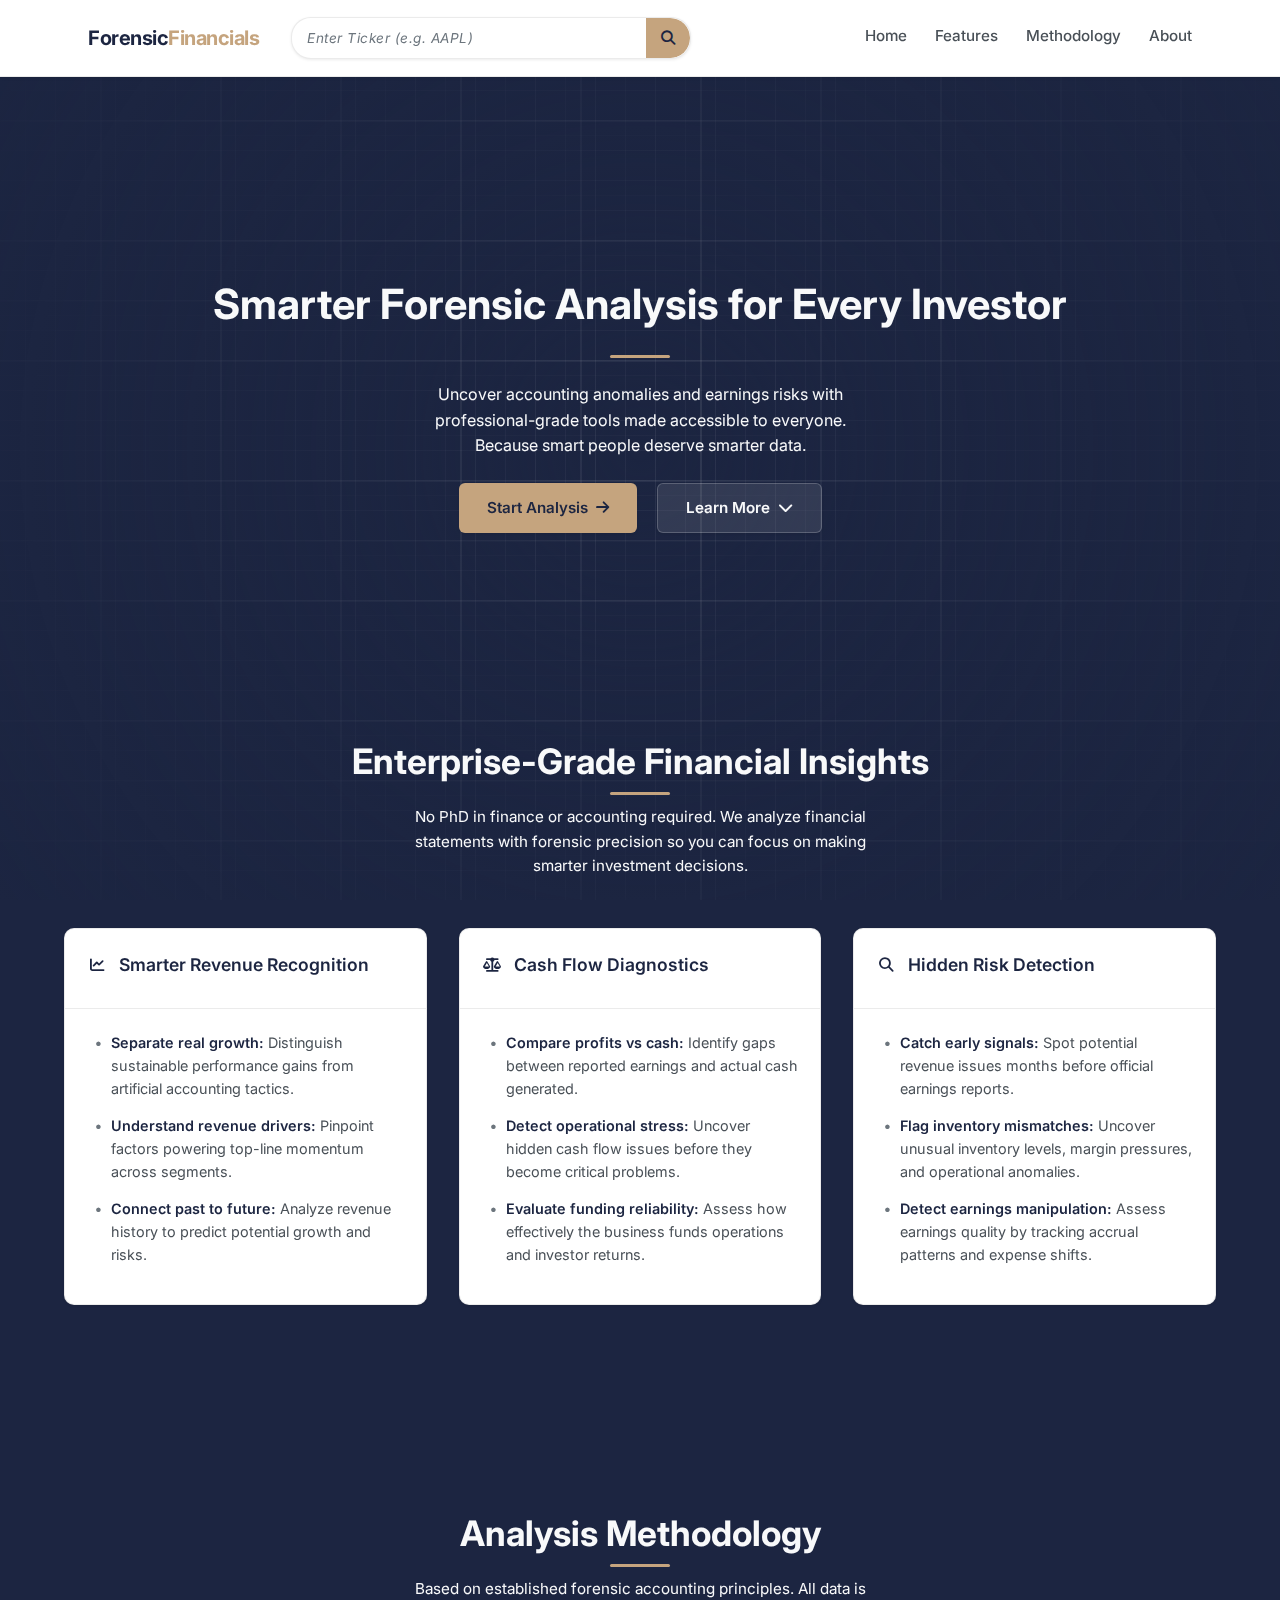
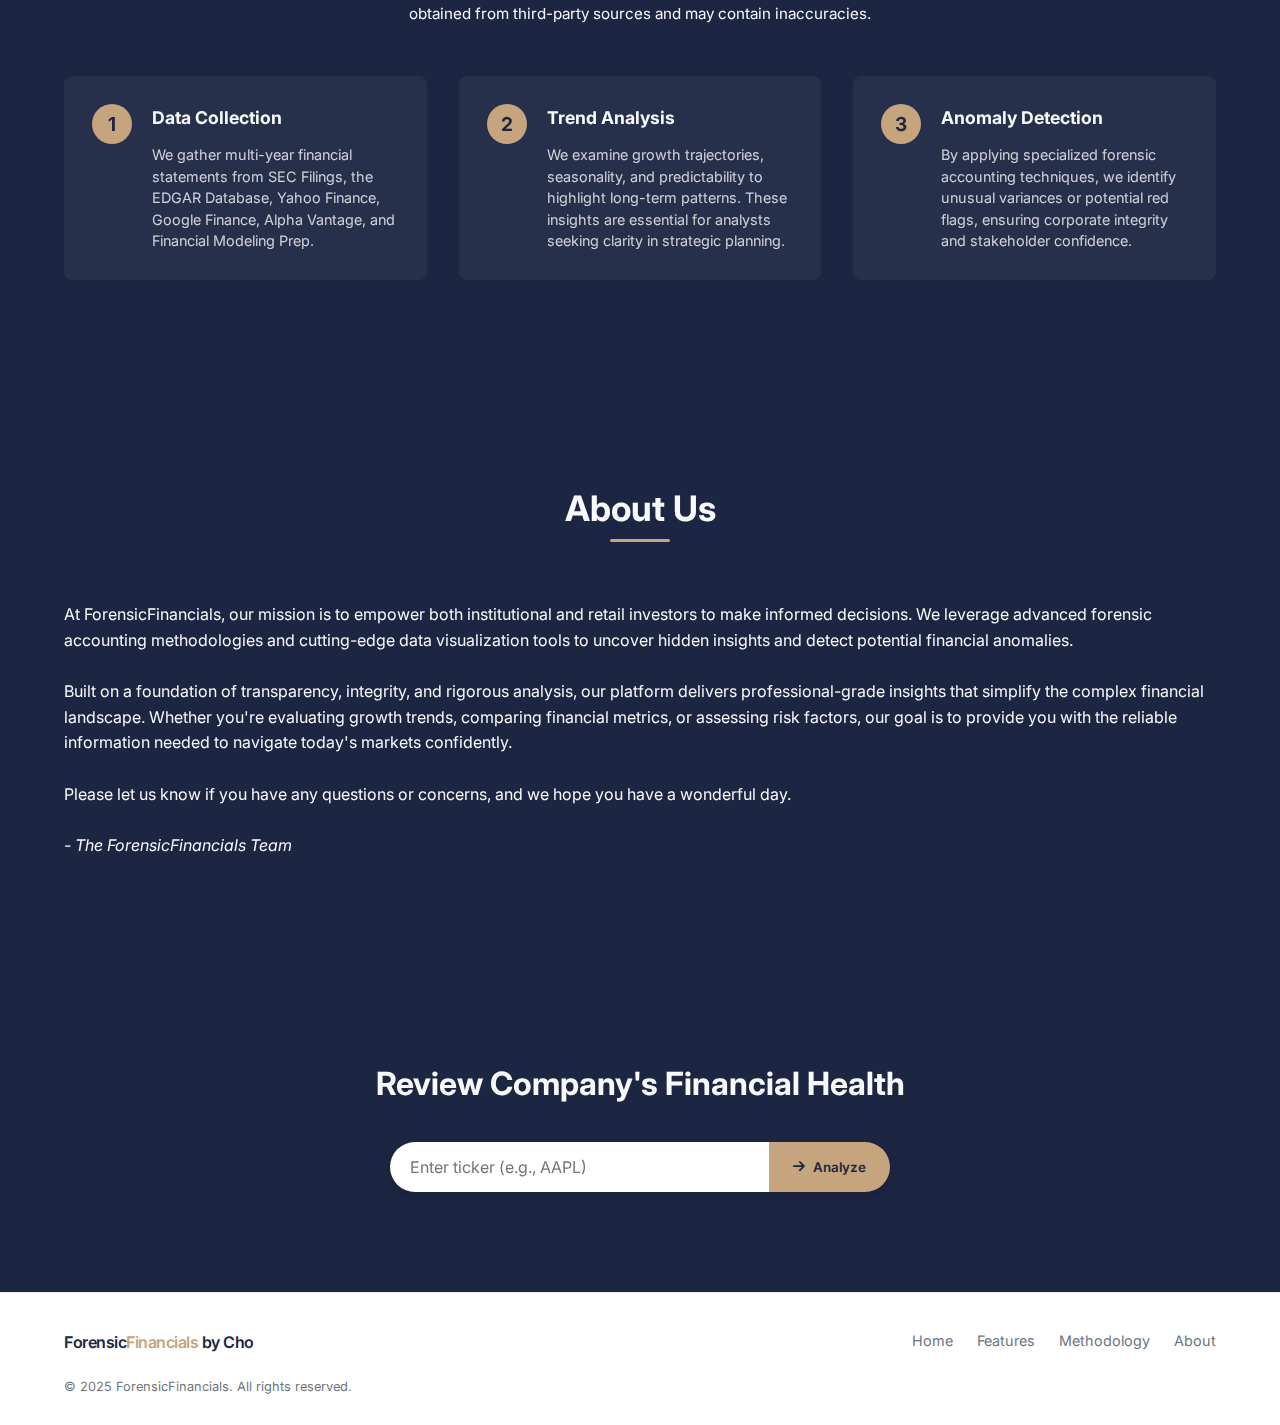
==== index.html @ 06dfd983 "Update index.html" ====
<!DOCTYPE html>
<html lang="en">
<head>
    <meta charset="UTF-8">
    <meta name="viewport" content="width=device-width, initial-scale=1.0">
    <title>ForensicFinancials | Financial Analysis Platform</title>
    <!-- Google tag (gtag.js) -->
    <script async src="https://www.googletagmanager.com/gtag/js?id=G-77GZWBEMLF"></script>
    <script>
      window.dataLayer = window.dataLayer || [];
      function gtag(){dataLayer.push(arguments);}
      gtag('js', new Date());

      gtag('config', 'G-77GZWBEMLF');
    </script>
    <link rel="stylesheet" href="https://cdnjs.cloudflare.com/ajax/libs/font-awesome/6.4.0/css/all.min.css">
    <link href="https://fonts.googleapis.com/css2?family=Inter:wght@300;400;500;600;700&display=swap" rel="stylesheet">
    <link rel="stylesheet" href="style.css">
    <style>
        /* Global plaid background - UPDATED WITH WHITE AND GREY SHADES - TIGHTENED GRID */
        body {
            position: relative;
            background-color: var(--secondary) !important;
        }

        body::before {
            content: "";
            position: fixed;
            top: 0;
            left: 0;
            right: 0;
            bottom: 0;
            background:
                /* Thin vertical lines with varying opacity */
                linear-gradient(90deg, rgba(255, 255, 255, 0.06) 1px, transparent 1px),
                linear-gradient(90deg, rgba(255, 255, 255, 0.03) 1px, transparent 1px),
                /* Thin horizontal lines with varying opacity */
                linear-gradient(rgba(255, 255, 255, 0.06) 1px, transparent 1px),
                linear-gradient(rgba(255, 255, 255, 0.03) 1px, transparent 1px),
                /* Thick vertical lines with varying opacity and color */
                linear-gradient(90deg, rgba(255, 255, 255, 0.09) 2px, transparent 2px),
                linear-gradient(90deg, rgba(255, 255, 255, 0.04) 2px, transparent 2px),
                /* Thick horizontal lines with varying opacity and color */
                linear-gradient(rgba(255, 255, 255, 0.09) 2px, transparent 2px),
                linear-gradient(rgba(255, 255, 255, 0.04) 2px, transparent 2px);
            background-size:
                30px 30px, /* Tightened spacing */
                60px 60px, /* Tightened spacing */
                30px 30px, /* Tightened spacing */
                60px 60px, /* Tightened spacing */
                120px 120px, /* Tightened spacing */
                240px 240px, /* Tightened spacing */
                120px 120px, /* Tightened spacing */
                240px 240px; /* Tightened spacing */
            /* Centered vertical lines */
            background-position:
                calc(50% - 0px) 0, /* Center thin vertical lines */
                calc(50% - 15px) 0, /* Offset second set of thin vertical lines */
                0 0,
                0 15px,
                calc(50% - 0px) 0, /* Center thick vertical lines */
                calc(50% - 60px) 0, /* Offset second set of thick vertical lines */
                0 0,
                0 60px;
            z-index: -2;
            pointer-events: none;
        }

        /* Rest of the existing styles remain unchanged */
        body::after {
            content: "";
            position: fixed;
            top: 0;
            left: 0;
            right: 0;
            bottom: 0;
            background: radial-gradient(
                circle at center,
                rgba(28, 37, 65, 0.2) 0%,
                rgba(28, 37, 65, 0.6) 30%,
                rgba(28, 37, 65, 0.8) 60%,
                var(--secondary) 100%
            );
            z-index: -1;
            pointer-events: none;
        }

        /* Z-index management */
        #header {
            position: relative;
            z-index: 10;
        }

        main {
            position: relative;
            z-index: 1;
        }

        .back-to-top {
            z-index: 20;
        }

        /* Section styling */
        .hero, .section, .cta-section {
            position: relative;
            z-index: 1;
        }

        /* Override background colors */
        .hero {
            background-color: transparent !important;
        }

        .cta-section {
            background-color: transparent !important;
            padding: 100px 0; /* Increased padding for more space */
        }

        /* Fix footer margin */
        footer {
            margin-top: 0 !important;
            position: relative;
            z-index: 1;
        }
    </style>
</head>
<body>
    <header id="header">
        <div class="container">
            <nav>
                <a href="index.html" class="logo">Forensic<span>Financials</span></a>
                <button class="search-toggle" aria-label="Toggle search">
                    <i class="fas fa-search"></i>
                </button>
                <form class="InputContainer" id="headerTickerSearchForm" action="analysis.html" method="GET">
                    <input type="text" name="ticker" class="input" id="headerTickerInput" placeholder="Enter Ticker (e.g. AAPL)" aria-label="Enter Ticker Symbol" required>
                    <button type="submit" aria-label="Search Ticker"><i class="fas fa-search"></i></button>
                </form>
                <ul class="nav-links">
                    <li><a href="#hero">Home</a></li>
                    <li><a href="#features">Features</a></li>
                    <li><a href="#methodology">Methodology</a></li>
                    <li><a href="#about">About</a></li>
                </ul>
                <button class="mobile-menu" aria-label="Toggle menu">
                    <i class="fas fa-bars"></i>
                </button>
            </nav>
        </div>
    </header>

    <main>
        <!-- Hero Section -->
        <section class="hero" id="hero">
            <div class="container">
                <h1>Smarter Forensic Analysis for Every Investor</h1>
                <div class="hero-separator"></div>
                <p>Uncover accounting anomalies and earnings risks with professional-grade tools made accessible to everyone. Because smart people deserve smarter data.</p>
                <div class="hero-cta">
                    <a href="search.html" class="cta-button">
                        Start Analysis <i class="fas fa-arrow-right"></i>
                    </a>
                    <a href="#features" class="cta-button secondary">
                        Learn More <i class="fas fa-chevron-down"></i>
                    </a>
                </div>
            </div>
        </section>

        <!-- Features Section -->
        <section class="section" id="features">
            <div class="container">
                <div class="section-title">
                    <h2>Enterprise-Grade Financial Insights</h2>
                    <p>No PhD in finance or accounting required. We analyze financial statements with forensic precision so you can focus on making smarter investment decisions.</p>
                </div>
                <div class="cards">
                    <div class="card">
                        <div class="card-header">
                            <h3><i class="fas fa-chart-line"></i> Smarter Revenue Recognition</h3>
                        </div>
                        <div class="card-body">
                            <ul>
                                <!-- Revised Points: Shortened -->
                                <li>
                                    <strong>Separate real growth:</strong> Distinguish sustainable performance gains from artificial accounting tactics.
                                </li>
                                <li>
                                    <strong>Understand revenue drivers:</strong> Pinpoint factors powering top-line momentum across segments.
                                </li>
                                <li>
                                    <strong>Connect past to future:</strong> Analyze revenue history to predict potential growth and risks.
                                </li>
                            </ul>
                        </div>
                    </div>

                    <div class="card">
                        <div class="card-header">
                            <h3><i class="fas fa-balance-scale"></i> Cash Flow Diagnostics</h3>
                        </div>
                        <div class="card-body">
                            <ul>
                                <!-- Revised Points: Shortened -->
                                <li>
                                    <strong>Compare profits vs cash:</strong> Identify gaps between reported earnings and actual cash generated.
                                </li>
                                <li>
                                    <strong>Detect operational stress:</strong> Uncover hidden cash flow issues before they become critical problems.
                                </li>
                                <li>
                                    <strong>Evaluate funding reliability:</strong> Assess how effectively the business funds operations and investor returns.
                                </li>
                            </ul>
                        </div>
                    </div>

                    <div class="card">
                        <div class="card-header">
                            <h3><i class="fas fa-search"></i> Hidden Risk Detection</h3>
                        </div>
                        <div class="card-body">
                            <ul>
                                <!-- Revised Points: Shortened -->
                                <li>
                                    <strong>Catch early signals:</strong> Spot potential revenue issues months before official earnings reports.
                                </li>
                                <li>
                                    <strong>Flag inventory mismatches:</strong> Uncover unusual inventory levels, margin pressures, and operational anomalies.
                                </li>
                                <li>
                                    <strong>Detect earnings manipulation:</strong> Assess earnings quality by tracking accrual patterns and expense shifts.
                                </li>
                            </ul>
                        </div>
                    </div>
                </div>
            </div>
        </section>

        <!-- Updated Methodology Section -->
        <section class="section dark-bg" id="methodology">
            <div class="container">
                <div class="section-title">
                    <h2>Analysis Methodology</h2>
                    <p>
                        Based on established forensic accounting principles. All data is obtained from third-party sources and may contain inaccuracies.
                    </p>
                </div>

                <div class="methodology-steps">
                    <!-- Step 1: Data Collection -->
                    <div class="step">
                        <div class="step-number">1</div>
                        <div class="step-content">
                            <h3>Data Collection</h3>
                            <p>
                                We gather multi-year financial statements from SEC Filings, the EDGAR Database,
                                Yahoo Finance, Google Finance, Alpha Vantage, and Financial Modeling Prep.
                            </p>
                        </div>
                    </div>

                    <!-- Step 2: Trend Analysis -->
                    <div class="step">
                        <div class="step-number">2</div>
                        <div class="step-content">
                            <h3>Trend Analysis</h3>
                            <p>
                                We examine growth trajectories, seasonality, and predictability to
                                highlight long-term patterns. These insights are essential for analysts seeking clarity in strategic planning.
                            </p>
                        </div>
                    </div>

                    <!-- Step 3: Anomaly Detection -->
                    <div class="step">
                        <div class="step-number">3</div>
                        <div class="step-content">
                            <h3>Anomaly Detection</h3>
                            <p>
                                By applying specialized forensic accounting techniques, we identify unusual
                                variances or potential red flags, ensuring corporate integrity and stakeholder confidence.
                            </p>
                        </div>
                    </div>
                </div>
            </div>
        </section>

        <!-- About Section -->
        <section class="section" id="about">
            <div class="container">
                <div class="section-title">
                    <h2>About Us</h2>
                </div>
                <div class="about-content">
                    <p>
                        At ForensicFinancials, our mission is to empower both institutional and retail investors
                        to make informed decisions. We leverage advanced forensic accounting methodologies and
                        cutting-edge data visualization tools to uncover hidden insights and detect potential
                        financial anomalies.
                    </p>
                    <p><br></p>
                    <p>
                        Built on a foundation of transparency, integrity, and rigorous analysis, our platform delivers
                        professional-grade insights that simplify the complex financial landscape. Whether you're
                        evaluating growth trends, comparing financial metrics, or assessing risk factors, our goal is
                        to provide you with the reliable information needed to navigate today's markets confidently.
                    </p>
                    <p><br></p>
                    <p>
                        Please let us know if you have any questions or concerns, and we hope you have a wonderful day.
                    </p>
                    <p><br></p>
                    <p class="signature">
                        <em>- The ForensicFinancials Team</em>
                    </p>
                </div>
            </div>
        </section>

        <!-- Call-to-Action Section -->
        <section class="section cta-section">
            <div class="container">
                <h2>Review Company's Financial Health</h2>
                <form class="search-form" action="analysis.html" method="GET">
                    <input type="text" name="ticker" placeholder="Enter ticker (e.g., AAPL)" required
                           aria-label="Stock ticker symbol">
                    <button type="submit" aria-label="Analyze">
                        <i class="fas fa-arrow-right"></i> Analyze
                    </button>
                </form>
            </div>
        </section>
    </main>

    <button class="back-to-top" id="backToTop" aria-label="Back to top">
        <i class="fas fa-arrow-up"></i>
    </button>

    <footer>
        <div class="container">
            <div class="footer-content">
                <div class="footer-logo">Forensic<span>Financials</span> by Cho</div>
                <ul class="footer-links">
                    <li><a href="#hero">Home</a></li>
                    <li><a href="#features">Features</a></li>
                    <li><a href="#methodology">Methodology</a></li>
                    <li><a href="#about">About</a></li>
                </ul>
            </div>
            <div class="copyright">
                <p>© 2025 ForensicFinancials. All rights reserved.</p>
            </div>
        </div>
    </footer>

    <script src="script.js"></script>
    <script src="search-toggle.js"></script>
</body>
</html>
---- style.css ----
:root {
  --primary: #c5a47e;
  --secondary: #1c2541;
  --dark: #1c2541;
  --light: #f8f9fa;
  --text: #495057;
  --muted: #6c757d;
  --success: #4caf50;
  --warning: #ffc107;
  --danger: #c5817e;
  --card-bg: #ffffff;
  --header-footer-bg: #ffffff;
  --body-bg: #1c2541;
  --shadow-sm: 0 1px 3px rgba(0, 0, 0, 0.08);
  --shadow-md: 0 4px 8px rgba(0, 0, 0, 0.1);
  --shadow-lg: 0 10px 20px rgba(0, 0, 0, 0.1);
  --transition: all 0.3s cubic-bezier(0.25, 0.8, 0.25, 1);
  --border-color: rgba(0, 0, 0, 0.08);
}

* {
  margin: 0;
  padding: 0;
  box-sizing: border-box;
  font-family: "Inter", -apple-system, BlinkMacSystemFont, sans-serif;
}

html {
  scroll-behavior: smooth;
}

body {
  background-color: var(--body-bg);
  color: var(--light);
  line-height: 1.6;
  -webkit-font-smoothing: antialiased;
  font-size: 16px;
}

.container {
  width: 100%;
  max-width: 1200px;
  margin: 0 auto;
  padding: 0 24px; /* Increased padding for more space */
}

header {
  background-color: var(--header-footer-bg);
  position: fixed;
  width: 100%;
  z-index: 100;
  box-shadow: var(--shadow-sm);
  transition: var(--transition);
  padding: 12px 0;
  border-bottom: 1px solid var(--border-color);
}

header.scrolled {
  box-shadow: var(--shadow-md);
}

nav {
  display: flex;
  justify-content: space-between;
  align-items: center;
  max-width: 1200px;
  margin: 0 auto;
  padding: 0 24px; /* Increased padding for more space */
  gap: 24px; /* Increased gap for more space */
  flex-wrap: wrap;
}

.logo {
  font-size: 1.1rem;
  font-weight: 700;
  color: var(--dark);
  letter-spacing: -0.5px;
  white-space: nowrap;
  flex-shrink: 0;
  text-decoration: none;
  display: inline-block;
  order: 0;
}

.logo span {
  color: var(--primary);
}

.InputContainer {
  display: flex;
  align-items: center;
  height: 40px;
  width: 100%;
  max-width: 250px;
  flex-grow: 0;
  flex-shrink: 1;
  background-color: var(--card-bg);
  border: 1px solid var(--border-color);
  border-radius: 20px;
  overflow: hidden;
  box-shadow: var(--shadow-sm);
  transition: box-shadow 0.3s;
  order: 2;
  margin-top: 8px;
}

.InputContainer:focus-within {
  box-shadow: 0 0 0 2px rgba(197, 164, 126, 0.5);
  border-color: var(--primary);
}

.InputContainer .input {
  border: none;
  outline: none;
  flex-grow: 1;
  height: 100%;
  padding: 0 15px;
  min-width: 100px;
  background-color: transparent;
  color: var(--text);
  font-size: 0.85rem;
  letter-spacing: 0.5px;
  caret-color: var(--primary);
}

.InputContainer .input::placeholder {
  color: var(--muted);
  font-style: italic;
}

.InputContainer button {
  border: none;
  height: 100%;
  padding: 0 12px;
  flex-shrink: 0;
  display: flex;
  align-items: center;
  justify-content: center;
  background-color: var(--primary);
  color: var(--dark);
  font-size: 0.9rem;
  cursor: pointer;
  transition: background-color 0.3s;
  min-height: 40px; /* Ensure good tap target */
  min-width: 44px; /* Slightly bigger button */
  border-radius: 0 20px 20px 0; /* Rounded right edge */
}

.InputContainer button:hover {
  background-color: #d4b483;
}

.InputContainer button:disabled {
  background-color: var(--muted);
  cursor: not-allowed;
  color: var(--light);
}

/* Mobile search icon and animation */
.search-toggle {
  display: none;
  background: none;
  border: none;
  color: var(--dark);
  font-size: 1.2rem;
  cursor: pointer;
  padding: 8px;
  min-height: 44px;
  min-width: 44px;
  transition: transform 0.2s ease, color 0.2s ease;
}

.search-toggle:hover,
.mobile-menu:hover {
  transform: scale(1.05);
  color: var(--primary);
}

@media (max-width: 768px) {
  .search-toggle {
    display: block;
    order: 1;
  }

  .InputContainer {
    display: none;
    position: absolute;
    top: 61px;
    left: 0;
    width: 100%;
    max-width: 100%;
    z-index: 98;
    border-radius: 0;
    height: 0;
    padding: 0;
    margin: 0;
    overflow: hidden;
    transition: height 0.3s ease, opacity 0.3s ease;
    box-shadow: var(--shadow-md);
    border-top: 1px solid var(--border-color);
    border-bottom: 1px solid var(--border-color);
    background-color: var(--header-footer-bg);
    opacity: 0;
  }

  .InputContainer.show {
    display: flex;
    height: 50px;
    padding: 0;
    opacity: 1;
  }

  .InputContainer .input {
    padding: 0 15px;
    border-radius: 0;
    font-size: 0.9rem;
    width: 100%;
    height: 100%;
  }

  .InputContainer button {
    border-radius: 0;
    background-color: var(--primary);
    width: 50px;
    display: flex;
    align-items: center;
    justify-content: center;
  }

  /* Improved search toggle button */
  .search-toggle {
    position: relative;
    display: flex;
    align-items: center;
    justify-content: center;
    background-color: rgba(197, 164, 126, 0.1);
    border-radius: 50%;
    color: var(--dark);
    transition: background-color 0.3s ease, transform 0.2s ease;
  }

  .search-toggle:hover,
  .search-toggle:focus {
    background-color: rgba(197, 164, 126, 0.2);
    color: var(--primary);
  }

  /* Active state for search toggle */
  .InputContainer.show + .nav-links + .mobile-menu + .search-toggle,
  .InputContainer.show ~ .search-toggle {
    background-color: rgba(197, 164, 126, 0.2);
    color: var(--primary);
  }

  /* Remove gold highlight border for search bars on mobile */
  .InputContainer:focus-within {
    box-shadow: none;
    border-color: var(--border-color);
  }

  .search-hero .search-form:focus-within {
    box-shadow: none;
    border-color: var(--border-color);
  }

  .mobile-menu {
    order: 2;
  }
}

.search-form {
  display: flex;
  max-width: 500px;
  margin: 32px auto 0;
  height: 50px;
  border-radius: 25px;
  overflow: hidden;
  box-shadow: var(--shadow-md);
}

.search-form input {
  flex-grow: 1;
  border: none;
  padding: 0 20px;
  font-size: 1rem;
  outline: none;
  color: var(--text);
  min-height: 50px; /* Ensure good tap target */
}

.search-form button {
  background-color: var(--primary);
  color: var(--dark);
  border: none;
  padding: 0 24px;
  font-weight: 600;
  cursor: pointer;
  display: flex;
  align-items: center;
  gap: 8px;
  transition: background-color 0.3s;
  min-height: 50px; /* Ensure good tap target */
}

.search-form button:hover {
  background-color: #d4b483;
}

.nav-links {
  display: none;
  list-style: none;
  position: fixed;
  top: 61px;
  left: 0;
  width: 100%;
  background-color: var(--header-footer-bg);
  flex-direction: column;
  align-items: center;
  padding: 20px 0;
  box-shadow: var(--shadow-md);
  z-index: 99;
  border-top: 1px solid var(--border-color);
  order: 4;
}

.nav-links.show {
  display: flex;
}

.nav-links li {
  margin: 12px 0;
}

.nav-links a {
  text-decoration: none;
  color: var(--text);
  font-weight: 500;
  font-size: 1rem;
  transition: color 0.3s;
  position: relative;
  padding: 8px 0;
  min-height: 44px; /* Ensure good tap target */
  display: inline-block;
}

.nav-links a:after {
  content: "";
  position: absolute;
  bottom: 0;
  left: 0;
  width: 0;
  height: 2px;
  background-color: var(--primary);
  transition: width 0.3s ease;
}

.nav-links a:hover:after {
  width: 100%;
}

.nav-links a:hover {
  color: var(--primary);
}

.mobile-menu {
  display: block;
  font-size: 1.4rem;
  cursor: pointer;
  color: var(--dark);
  transition: transform 0.2s ease, color 0.2s ease;
  background: none;
  border: none;
  padding: 5px;
  flex-shrink: 0;
  order: 3;
  margin-left: auto;
  min-height: 44px;
  min-width: 44px;
}

@media (max-width: 768px) {
  /* Improved mobile menu button styling to match search toggle */
  .mobile-menu {
    position: relative;
    display: flex;
    align-items: center;
    justify-content: center;
    background-color: rgba(197, 164, 126, 0.1);
    border-radius: 50%;
    color: var(--dark);
    transition: background-color 0.3s ease, transform 0.2s ease;
    padding: 8px;
  }

  .mobile-menu:hover,
  .mobile-menu:focus {
    background-color: rgba(197, 164, 126, 0.2);
    color: var(--primary);
    transform: scale(1.05);
  }

  /* Active state for mobile menu */
  .nav-links.show ~ .mobile-menu,
  .mobile-menu[aria-expanded="true"] {
    background-color: rgba(197, 164, 126, 0.2);
    color: var(--primary);
  }

  /* Adjust mobile search box appearance */
  .InputContainer.show {
    border-radius: 0;
    overflow: hidden;
  }

  .InputContainer.show .input {
    border-radius: 0;
  }

  .InputContainer.show button {
    border-radius: 0;
    width: 60px; /* Slightly bigger button on mobile */
  }
}

.message-area {
  padding: 60px 16px 0;
  text-align: center;
  min-height: calc(100vh - 120px);
  display: flex;
  align-items: center;
  justify-content: center;
}

.message-area p {
  background-color: var(--card-bg);
  color: var(--dark);
  padding: 20px 30px;
  border-radius: 8px;
  box-shadow: var(--shadow-md);
  max-width: 500px;
  font-size: 1.1rem;
}

.message-area p i {
  margin-right: 8px;
}

.message-area.error p {
  color: var(--danger);
  border-left: 5px solid var(--danger);
}

.message-area.loading p {
  color: var(--primary);
  border-left: 5px solid var(--primary);
}

.hero {
  padding: 140px 0 60px;
  text-align: center;
  position: relative;
  overflow: hidden;
}

.hero .container {
  position: relative;
  z-index: 1;
}

.hero h1 {
  font-size: 1.8rem;
  font-weight: 700;
  margin-bottom: 16px;
  color: var(--light);
  line-height: 1.3;
  padding: 0 8px;
}

.hero p {
  font-size: 0.95rem;
  color: var(--light);
  margin: 0 auto 24px;
  padding: 0 12px;
  max-width: 500px;
}

.hero-separator {
  width: 60px;
  height: 3px;
  background-color: var(--primary);
  border-radius: 3px;
  margin: 24px auto;
}

.hero-cta {
  display: flex;
  gap: 20px; /* Increased gap for more space */
  justify-content: center;
  flex-wrap: wrap;
}

.cta-button {
  display: inline-flex;
  align-items: center;
  justify-content: center;
  background-color: var(--primary);
  color: var(--dark);
  padding: 12px 28px; /* Increased padding for more space */
  border-radius: 6px;
  text-decoration: none;
  font-weight: 600;
  font-size: 0.95rem;
  transition: var(--transition);
  box-shadow: var(--shadow-sm);
  min-height: 44px; /* Ensure good tap target */
  min-width: 44px; /* Ensure good tap target */
}

.cta-button.secondary {
  background-color: rgba(255, 255, 255, 0.1);
  color: var(--light);
  border: 1px solid rgba(255, 255, 255, 0.2);
}

.cta-button:hover {
  transform: translateY(-2px);
  box-shadow: var(--shadow-md);
  background-color: #d4b483;
}

.cta-button.secondary:hover {
  background-color: rgba(255, 255, 255, 0.2);
  transform: translateY(-2px);
}

.cta-button i {
  margin-left: 8px;
  transition: transform 0.3s;
}

.cta-button:hover i {
  transform: translateX(4px);
}

.section {
  padding: 80px 0; /* Increased padding for more space */
}

.methodology-steps {
  display: grid;
  grid-template-columns: repeat(auto-fit, minmax(280px, 1fr));
  gap: 32px; /* Increased gap for more space */
  margin-top: 40px;
  justify-content: center;
}

.step {
  display: flex;
  align-items: flex-start;
  gap: 20px; /* Increased gap for more space */
  background-color: rgba(255, 255, 255, 0.05);
  padding: 28px; /* Increased padding for more space */
  border-radius: 8px;
  transition: transform 0.3s;
  max-width: 380px;
}

.step:hover {
  transform: translateY(-5px);
}

.step-number {
  background-color: var(--primary);
  color: var(--dark);
  width: 40px;
  height: 40px;
  border-radius: 50%;
  display: flex;
  align-items: center;
  justify-content: center;
  font-weight: 700;
  font-size: 1.2rem;
  flex-shrink: 0;
}

.step-content {
  flex-grow: 1;
}

.step-content h3 {
  margin-bottom: 12px; /* Increased margin for more space */
  font-size: 1.1rem;
  color: var(--light);
}

.step-content p {
  color: var(--light);
  opacity: 0.8;
  font-size: 0.9rem;
  line-height: 1.5;
}

.cta-section {
  background-color: var(--secondary);
  text-align: center;
  padding: 100px 0; /* Increased padding for more space */
}

.cta-section h2 {
  margin-bottom: 32px; /* Increased margin for more space */
  font-size: 2rem;
  color: var(--light);
}

.section-title {
  text-align: center;
  margin-bottom: 50px; /* Increased margin for more space */
}

.section-title h2 {
  font-size: 1.7rem;
  color: var(--light);
  margin-bottom: 16px; /* Increased margin for more space */
  font-weight: 700;
  position: relative;
  display: inline-block;
}

.section-title h2:after {
  content: "";
  position: absolute;
  bottom: -6px;
  left: 50%;
  transform: translateX(-50%);
  width: 60px;
  height: 3px;
  background-color: var(--primary);
  border-radius: 3px;
}

.section-title p {
  color: var(--light);
  max-width: 500px;
  margin: 0 auto;
  font-size: 0.95rem;
  padding: 0 16px;
}

.cards {
  display: grid;
  grid-template-columns: 1fr;
  gap: 32px; /* Increased gap for more space */
}

.card {
  background-color: var(--card-bg);
  border-radius: 10px;
  overflow: hidden;
  box-shadow: var(--shadow-sm);
  transition: var(--transition);
  border: 1px solid var(--border-color);
  display: flex;
  flex-direction: column;
}

.card:hover {
  transform: translateY(-6px);
  box-shadow: var(--shadow-md);
}

.card-header {
  padding: 22px; /* Increased padding for more space */
  border-bottom: 1px solid var(--border-color);
}

.card-header h3 {
  font-size: 1.1rem;
  margin-bottom: 6px;
  font-weight: 600;
  display: flex;
  align-items: center;
  color: var(--dark);
}

.card-header h3 i {
  margin-right: 12px; /* Increased margin for more space */
  font-size: 0.9rem;
  width: 20px;
  text-align: center;
}

.positive {
  color: var(--success);
}
.negative {
  color: var(--danger);
}
.neutral {
  color: var(--warning);
}

.card-body {
  padding: 22px; /* Increased padding for more space */
  flex-grow: 1;
}

.card-body ul {
  list-style: none;
  margin-bottom: 16px;
  padding-left: 0;
}

.card-body li {
  margin-bottom: 14px; /* Increased margin for more space */
  position: relative;
  padding-left: 24px; /* Increased padding for more space */
  font-size: 0.9rem;
  color: var(--text);
}

.card-body li:before {
  content: "•";
  position: absolute;
  left: 8px; /* Increased left position for more space */
  color: var(--muted);
  font-weight: bold;
}

.card-body li strong {
  color: var(--dark);
  font-weight: 600;
}

.card-footer {
  padding: 16px 22px; /* Increased padding for more space */
  background-color: #f8f9fa;
  border-top: 1px solid var(--border-color);
  font-size: 0.8rem;
  color: var(--dark);
}

.chart-container {
  background-color: var(--card-bg);
  border-radius: 10px;
  padding: 24px; /* Increased padding for more space */
  box-shadow: var(--shadow-sm);
  margin-bottom: 32px; /* Increased margin for more space */
  border: 1px solid var(--border-color);
  transition: var(--transition);
  position: relative;
}

.chart-container:hover {
  box-shadow: var(--shadow-md);
}

.chart-header {
  display: flex;
  justify-content: space-between;
  align-items: center;
  margin-bottom: 20px; /* Increased margin for more space */
}

.chart-header h3 {
  font-size: 1rem;
  font-weight: 600;
  color: var(--dark);
}

.chart-wrapper {
  height: 280px;
  position: relative;
}

canvas {
  width: 100% !important;
  height: 100% !important;
}

/* --- REMOVED Old Table Styles --- */
/* .insight-list { ... } */
/* table { ... } */
/* th, td { ... } */
/* th { ... } */
/* tr:nth-child(even) { ... } */
/* tr:hover { ... } */

/* --- REMOVED Old Mobile Table Styles --- */
/* @media screen and (max-width: 767px) { ... } */


/* --- START: NEW Key Metrics Styles --- */
.key-metrics-grid {
  display: grid;
  grid-template-columns: repeat(auto-fit, minmax(250px, 1fr)); /* Responsive grid */
  gap: 24px; /* Spacing between metric cards */
  margin-top: 20px;
}

.metric-card {
  background-color: var(--card-bg);
  border-radius: 8px;
  padding: 20px;
  box-shadow: var(--shadow-sm);
  border: 1px solid var(--border-color);
  transition: var(--transition);
  display: flex;
  flex-direction: column;
  text-align: left;
}

.metric-card:hover {
  transform: translateY(-4px);
  box-shadow: var(--shadow-md);
}

.metric-card-header {
  display: flex;
  align-items: center;
  gap: 12px;
  margin-bottom: 12px;
  border-bottom: 1px solid var(--border-color);
  padding-bottom: 12px;
}

.metric-card-header i {
  font-size: 1.1rem;
  color: var(--primary);
  width: 20px; /* Fixed width for alignment */
  text-align: center;
}
/* Add specific colors for positive/negative/neutral icons if desired */
.metric-card-header i.positive { color: var(--success); }
.metric-card-header i.negative { color: var(--danger); }
.metric-card-header i.neutral { color: var(--warning); }


.metric-card-header h4 {
  font-size: 0.95rem;
  font-weight: 600;
  color: var(--dark);
  margin: 0;
  flex-grow: 1; /* Allow title to take available space */
}

.metric-card-body {
  display: flex;
  flex-direction: column;
  align-items: flex-start; /* Align items to the start */
  flex-grow: 1; /* Allow body to fill space */
}

.metric-value {
  font-size: 1.4rem;
  font-weight: 700;
  color: var(--dark);
  margin-bottom: 4px;
  line-height: 1.2;
}

.metric-trend {
  font-size: 0.85rem;
  color: var(--muted);
  font-style: italic;
}

@media (max-width: 576px) {
  .key-metrics-grid {
    grid-template-columns: 1fr; /* Stack metrics on very small screens */
  }
  .metric-value {
    font-size: 1.2rem;
  }
}
/* --- END: NEW Key Metrics Styles --- */


.conclusion {
  text-align: center;
}

.conclusion .section-title h2 {
  color: var(--light);
}

.conclusion .section-title p {
  color: var(--light);
}

.verdict-container {
  background-color: var(--card-bg);
  border-radius: 10px;
  padding: 36px; /* Increased padding for more space */
  max-width: 750px;
  margin: 0 auto;
  box-shadow: var(--shadow-md);
  text-align: left;
  border: 1px solid var(--border-color);
}

.verdict-header {
  display: flex;
  flex-direction: column;
  align-items: flex-start;
  margin-bottom: 24px; /* Increased margin for more space */
  gap: 12px; /* Increased gap for more space */
}

.verdict-header h3 {
  font-size: 1.4rem;
  color: var(--dark);
  font-weight: 700;
  line-height: 1.3;
  margin: 0;
}

.verdict-rating {
  display: inline-block;
  background-color: var(--primary);
  color: var(--dark);
  padding: 4px 14px; /* Increased padding for more space */
  border-radius: 15px;
  font-weight: 600;
  font-size: 0.8rem;
  border: 1px solid rgba(0, 0, 0, 0.05);
  line-height: 1.4;
  min-height: 28px; /* Ensure good tap target */
}

.verdict-container p {
  margin-bottom: 20px; /* Increased margin for more space */
  font-size: 0.95rem;
  line-height: 1.7;
  color: var(--text);
}

.verdict-container strong {
  color: var(--dark);
  font-weight: 600;
}

.monitoring-points {
  margin-top: 28px; /* Increased margin for more space */
  padding-top: 20px; /* Increased padding for more space */
  border-top: 1px solid var(--border-color);
}

.monitoring-points h4 {
  font-size: 1.1rem;
  font-weight: 600;
  color: var(--primary);
  margin-bottom: 20px; /* Increased margin for more space */
}

.monitoring-points ul {
  list-style: none;
  padding-left: 0;
  margin-bottom: 0;
}

.monitoring-points li {
  margin-bottom: 16px; /* Increased margin for more space */
  position: relative;
  padding-left: 24px; /* Increased padding for more space */
  font-size: 0.9rem;
  color: var(--text);
  min-height: 28px; /* Ensure good tap target */
}

.monitoring-points li::before {
  content: "";
  position: absolute;
  left: 0;
  top: 8px;
  width: 6px;
  height: 6px;
  background-color: var(--primary);
  border-radius: 50%;
}

.back-to-top {
  position: fixed;
  bottom: 20px;
  right: 20px;
  width: 44px;
  height: 44px;
  background-color: var(--primary);
  color: var(--dark);
  border-radius: 50%;
  display: flex;
  align-items: center;
  justify-content: center;
  font-size: 1.1rem;
  cursor: pointer;
  opacity: 0;
  visibility: hidden;
  transition: var(--transition);
  box-shadow: var(--shadow-md);
  z-index: 99;
  border: none;
  outline: none;
  min-height: 44px; /* Ensure good tap target */
  min-width: 44px; /* Ensure good tap target */
}

.back-to-top.visible {
  opacity: 1;
  visibility: visible;
}

.back-to-top:hover {
  background-color: #d4b483;
  transform: translateY(-3px);
}

footer {
  background-color: var(--header-footer-bg);
  padding: 28px 0; /* Increased padding for more space */
  border-top: 1px solid var(--border-color);
  margin-top: 80px; /* Increased margin for more space */
}

.footer-content {
  display: flex;
  flex-direction: column;
  align-items: center;
  text-align: center;
}

.footer-logo {
  font-size: 1rem;
  font-weight: 600;
  color: var(--dark);
  letter-spacing: -0.5px;
  margin-bottom: 20px; /* Increased margin for more space */
}

.footer-logo span {
  color: var(--primary);
}

.footer-links {
  display: flex;
  flex-wrap: wrap;
  justify-content: center;
  list-style: none;
  margin: 0 0 20px 0; /* Increased margin for more space */
  padding: 0;
}

.footer-links li {
  margin: 8px 16px; /* Increased margin for more space */
}

.footer-links a {
  text-decoration: none;
  color: var(--muted);
  font-size: 0.9rem;
  transition: color 0.3s;
  padding: 8px 0; /* Ensure good tap target */
  display: inline-block;
  min-height: 44px; /* Ensure good tap target */
}

.footer-links a:hover {
  color: var(--primary);
}

.copyright {
  color: var(--muted);
  font-size: 0.8rem;
  margin-top: 12px; /* Increased margin for more space */
}

@media (min-width: 768px) {
  body {
    font-size: 16px;
  }

  header {
    padding: 16px 0;
  }

  nav {
    gap: 32px; /* Increased gap for more space */
    flex-wrap: nowrap;
  }

  .logo {
    font-size: 1.25rem;
    order: 0;
  }

  .InputContainer {
    flex-grow: 1;
    max-width: 350px;
    order: 1;
    width: auto;
    margin-top: 0;
  }

  .nav-links {
    display: flex;
    position: static;
    flex-direction: row;
    background: transparent;
    box-shadow: none;
    padding: 0;
    width: auto;
    border-top: none;
    order: 2;
    flex-shrink: 0;
    margin-left: auto;
  }

  .nav-links li {
    margin: 0 0 0 28px; /* Increased margin for more space */
  }

  .nav-links a {
    font-size: 0.95rem;
  }

  .mobile-menu {
    display: none;
  }

  .hero {
    padding: 180px 0 80px;
  }

  .hero h1 {
    font-size: 2.2rem;
  }

  .hero p {
    font-size: 1rem;
  }

  .section {
    padding: 100px 0; /* Increased padding for more space */
  }

  .section-title h2 {
    font-size: 2rem;
  }

  .cards {
    grid-template-columns: repeat(auto-fit, minmax(300px, 1fr));
    gap: 32px; /* Increased gap for more space */
  }

  .verdict-container {
    padding: 48px; /* Increased padding for more space */
  }
  .verdict-header {
    flex-direction: row;
    justify-content: space-between;
    align-items: center;
  }
  .verdict-header h3 {
    font-size: 1.6rem;
  }
  .verdict-container p {
    font-size: 1rem;
  }
  .monitoring-points h4 {
    font-size: 1.2rem;
  }
  .monitoring-points li {
    font-size: 0.95rem;
  }

  .footer-content {
    flex-direction: row;
    justify-content: space-between;
    align-items: center;
    text-align: left;
  }

  .footer-logo {
    margin-bottom: 0;
  }

  .footer-links {
    margin-bottom: 0;
  }

  .footer-links li {
    margin: 0 0 0 24px; /* Increased margin for more space */
  }
}

@media (min-width: 992px) {
  .hero {
    padding: 200px 0 100px;
  }

  .hero h1 {
    font-size: 2.6rem;
  }

  .section-title h2 {
    font-size: 2.2rem;
  }

  .chart-wrapper {
    height: 350px;
  }

  .InputContainer {
    max-width: 400px;
  }

  .key-metrics-grid {
      grid-template-columns: repeat(3, 1fr); /* Ensure 3 columns on larger screens */
  }
}

@media (max-width: 480px) {
  nav {
    flex-wrap: wrap;
    justify-content: space-between;
  }
  .logo {
    flex-basis: auto;
  }
  .InputContainer {
    order: 2;
    width: 100%;
    max-width: none;
    margin-top: 8px;
    margin-left: 0;
    margin-right: 0;
  }
  .mobile-menu {
    order: 1;
    margin-left: 0;
  }
  .nav-links {
    top: 105px;
    order: 3;
    width: 100%;
  }

  /* Mobile styles for CTA search form */
  .search-form {
    max-width: none;
    width: 100%;
    flex-direction: column;
    height: auto;
    border-radius: 8px;
    overflow: visible; /* Allow box shadow */
    box-shadow: none; /* Remove shadow from container */
  }

  .search-form input {
    border-radius: 8px 8px 0 0;
    text-align: center;
    padding: 15px 20px;
    font-size: 0.95rem;
    border: 1px solid var(--border-color); /* Add border */
    box-shadow: var(--shadow-sm); /* Add shadow */
    margin-bottom: -1px; /* Overlap borders */
    z-index: 1; /* Ensure input shadow is above button */
    min-height: 50px; /* Ensure good tap target */
  }

  .search-form button {
    border-radius: 0 0 8px 8px;
    padding: 15px 24px;
    justify-content: center;
    font-size: 0.95rem;
    border: 1px solid var(--border-color); /* Add border */
    border-top: none; /* Remove top border */
    box-shadow: var(--shadow-sm); /* Add shadow */
    min-height: 50px; /* Ensure good tap target */
  }

  /* Improved tap targets for mobile */
  .nav-links a,
  .footer-links a {
    padding: 12px 8px;
    min-height: 44px;
  }

  /* Better spacing for mobile charts */
  .chart-wrapper {
    height: 220px;
    margin: 0 -10px;
  }

  .chart-header h3 {
    font-size: 0.9rem;
  }

  /* More compact verdict container on mobile */
  .verdict-container {
    padding: 20px;
  }

  .verdict-header h3 {
    font-size: 1.2rem;
  }
}

/* Footer styles for mobile */
@media (max-width: 768px) {
  .footer-logo {
    font-size: 1.1rem;
    margin-bottom: 10px;
  }

  .footer-links {
    gap: 5px;
    margin: 0 0 10px 0;
  }

  .footer-links li {
    margin: 3px 8px;
  }

  .footer-links a {
    font-size: 0.7rem;
    padding: 6px 3px;
  }

  .copyright {
    text-align: center;
    width: 100%;
    font-size: 0.7rem;
  }
}
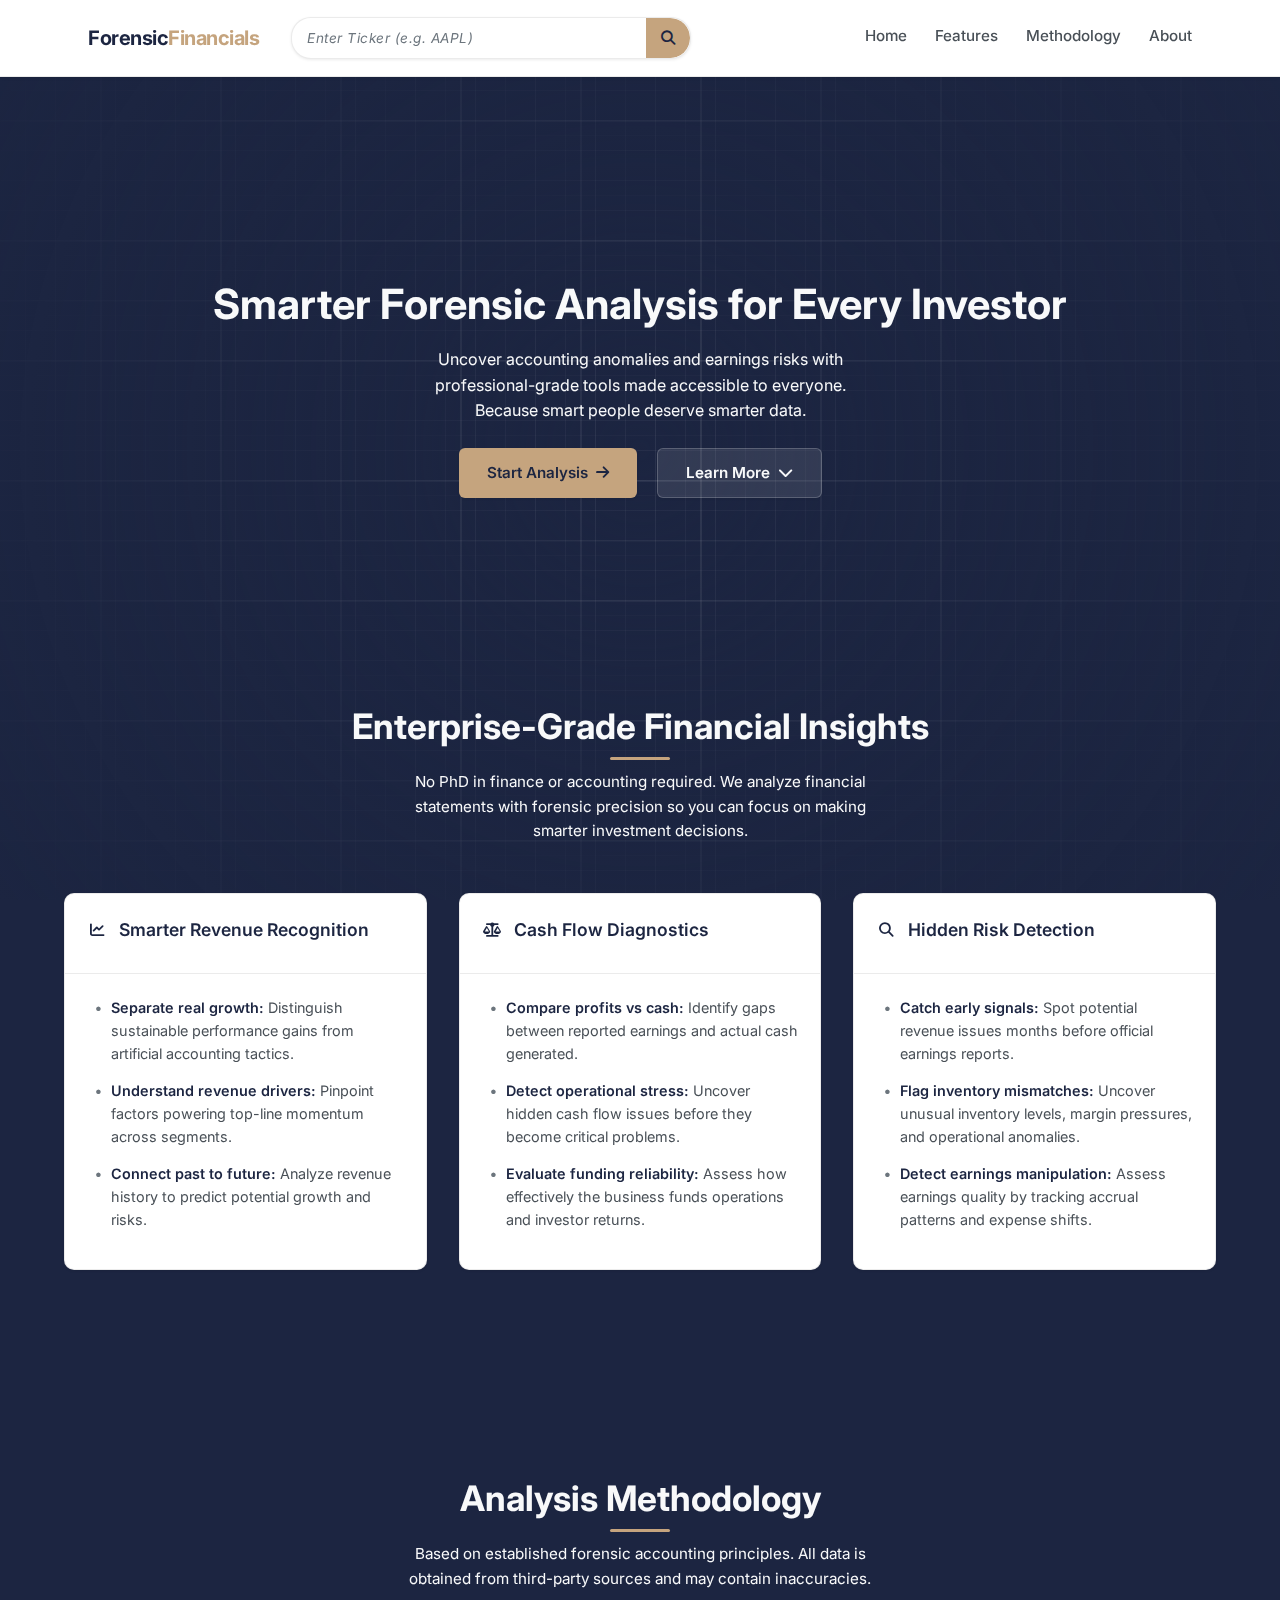
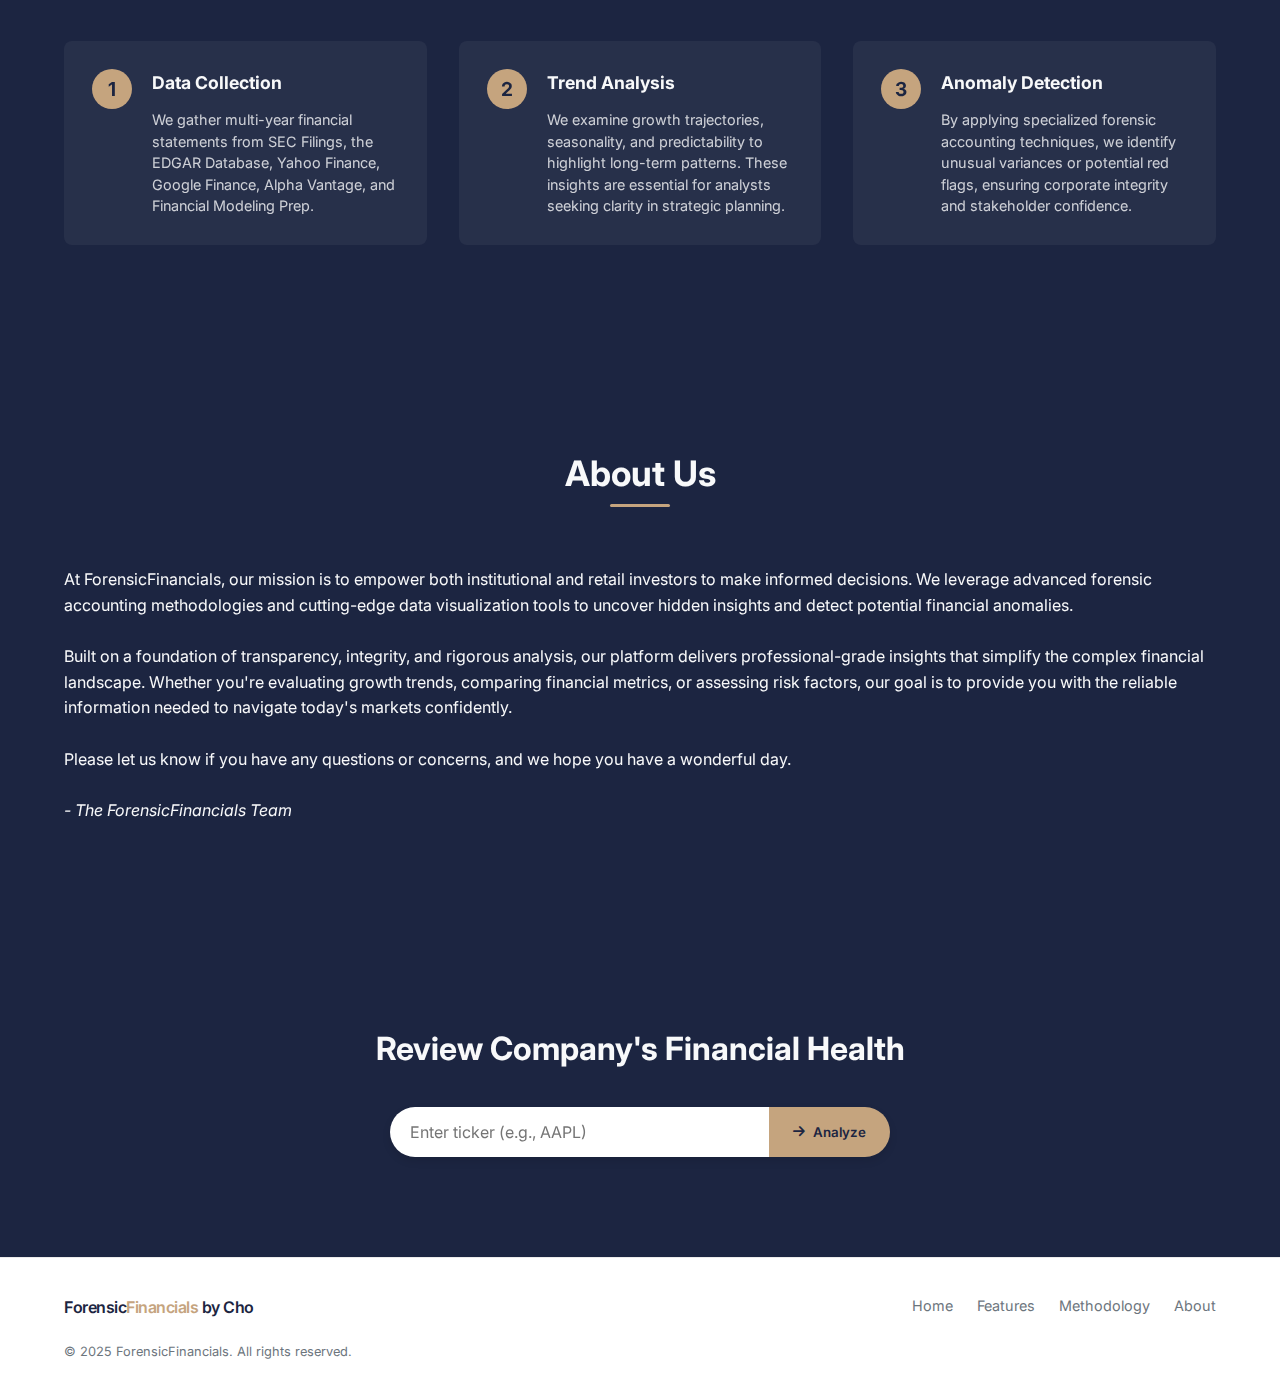
==== commit 1d43aa13: "Update index.html" ====
--- a/index.html
+++ b/index.html
@@ -154,7 +154,6 @@
         <section class="hero" id="hero">
             <div class="container">
                 <h1>Smarter Forensic Analysis for Every Investor</h1>
-                <div class="hero-separator"></div>
                 <p>Uncover accounting anomalies and earnings risks with professional-grade tools made accessible to everyone. Because smart people deserve smarter data.</p>
                 <div class="hero-cta">
                     <a href="search.html" class="cta-button">
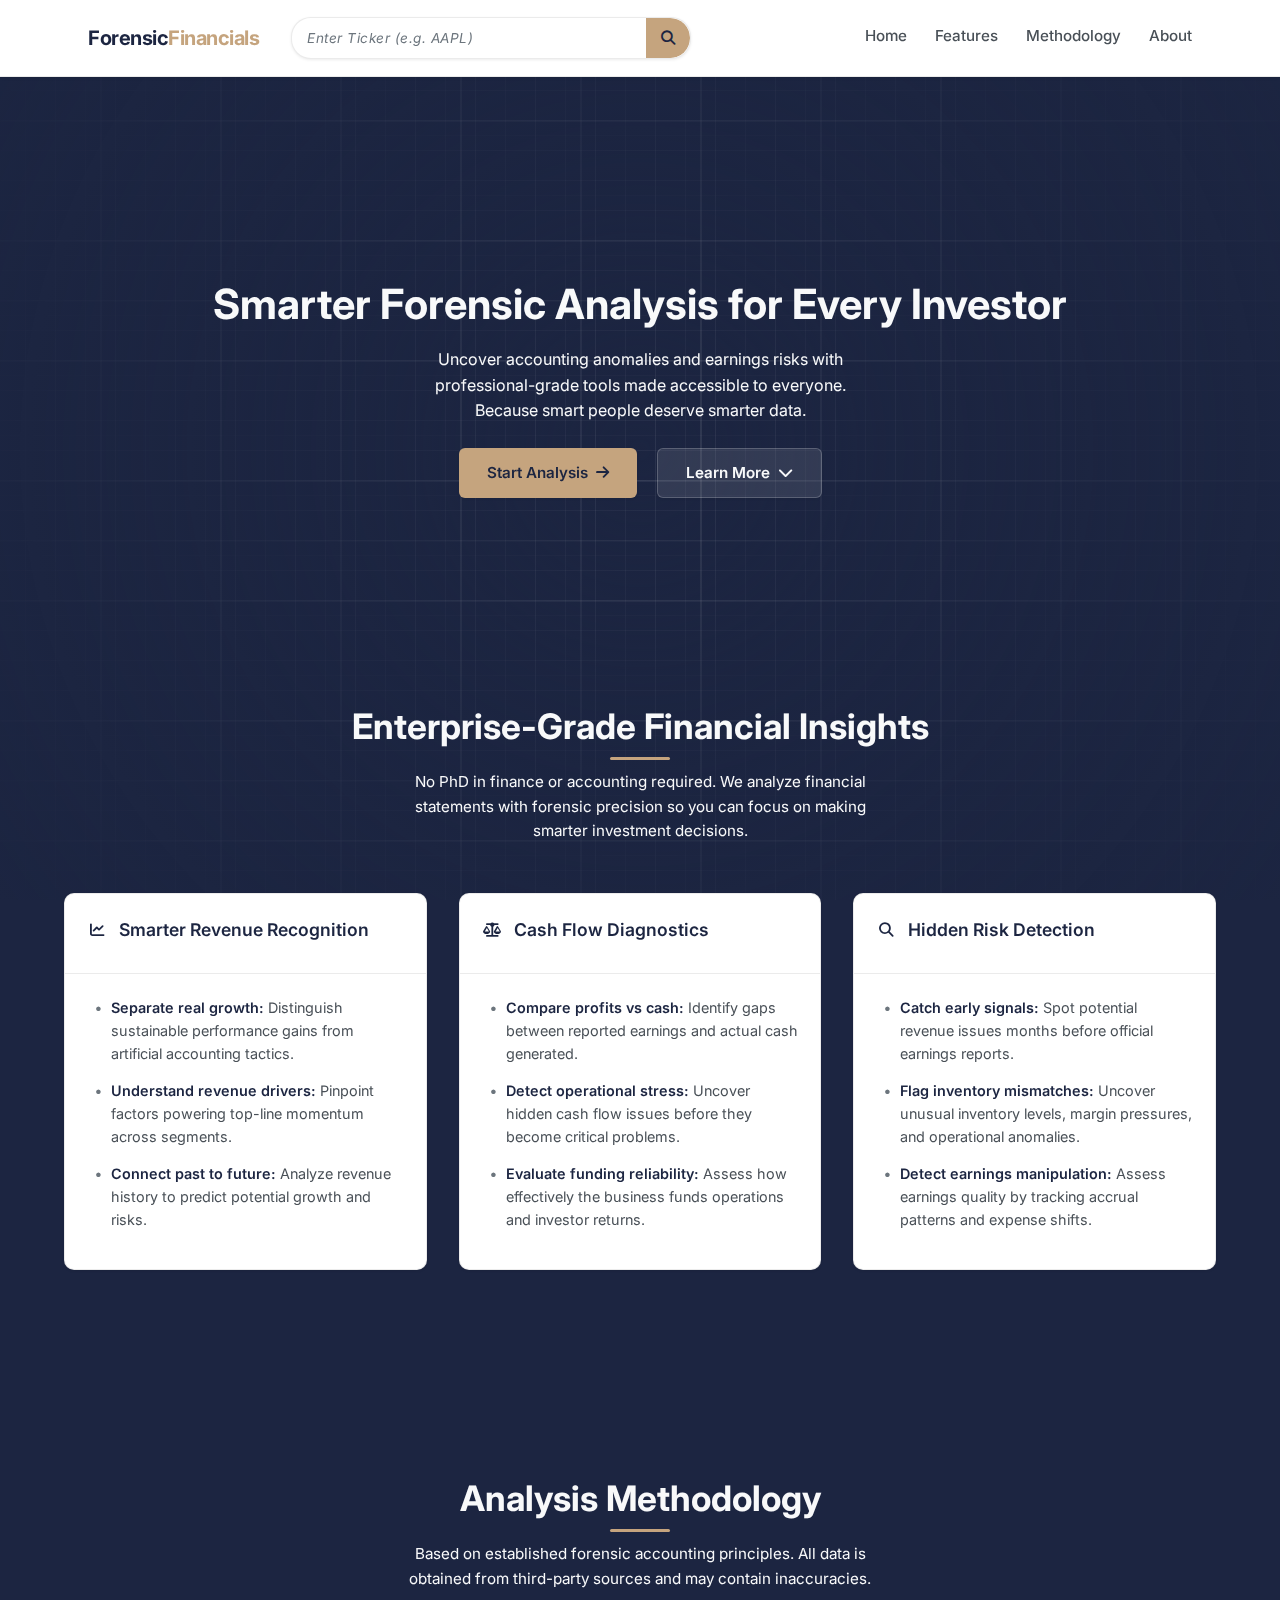
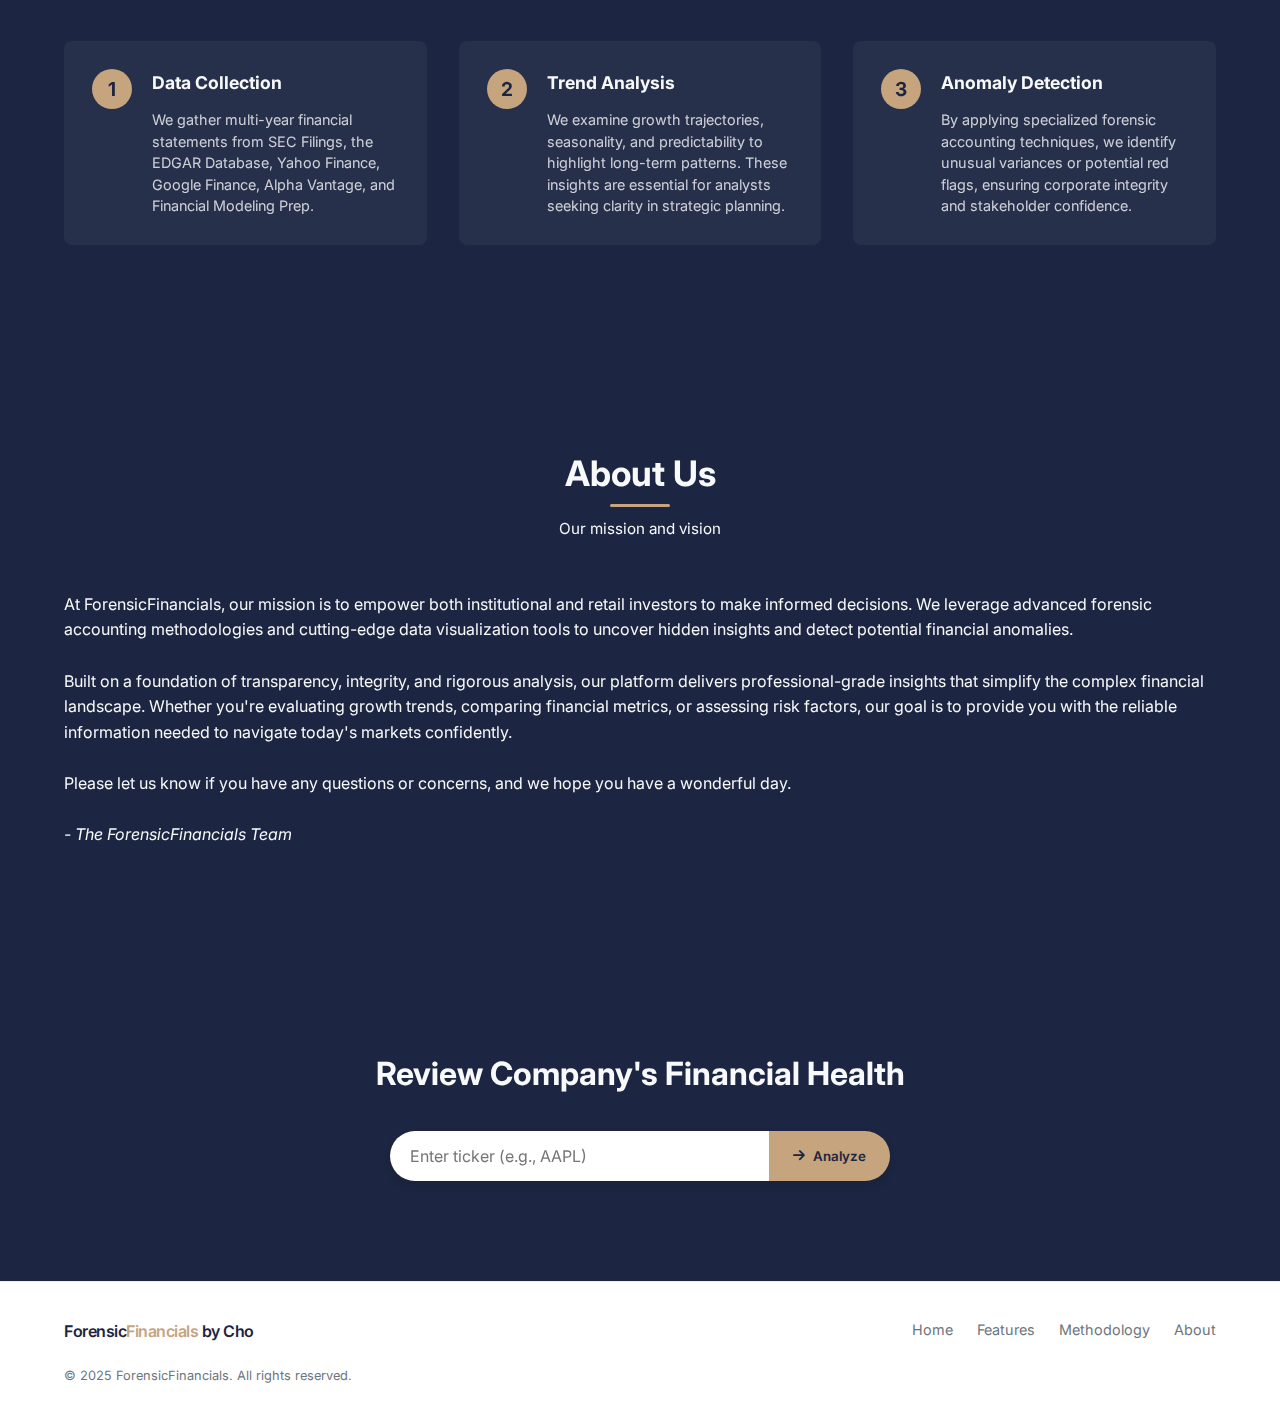
==== commit 868d729a: "Update index.html" ====
--- a/index.html
+++ b/index.html
@@ -292,6 +292,7 @@
             <div class="container">
                 <div class="section-title">
                     <h2>About Us</h2>
+                    <p>Our mission and vision</p>
                 </div>
                 <div class="about-content">
                     <p>
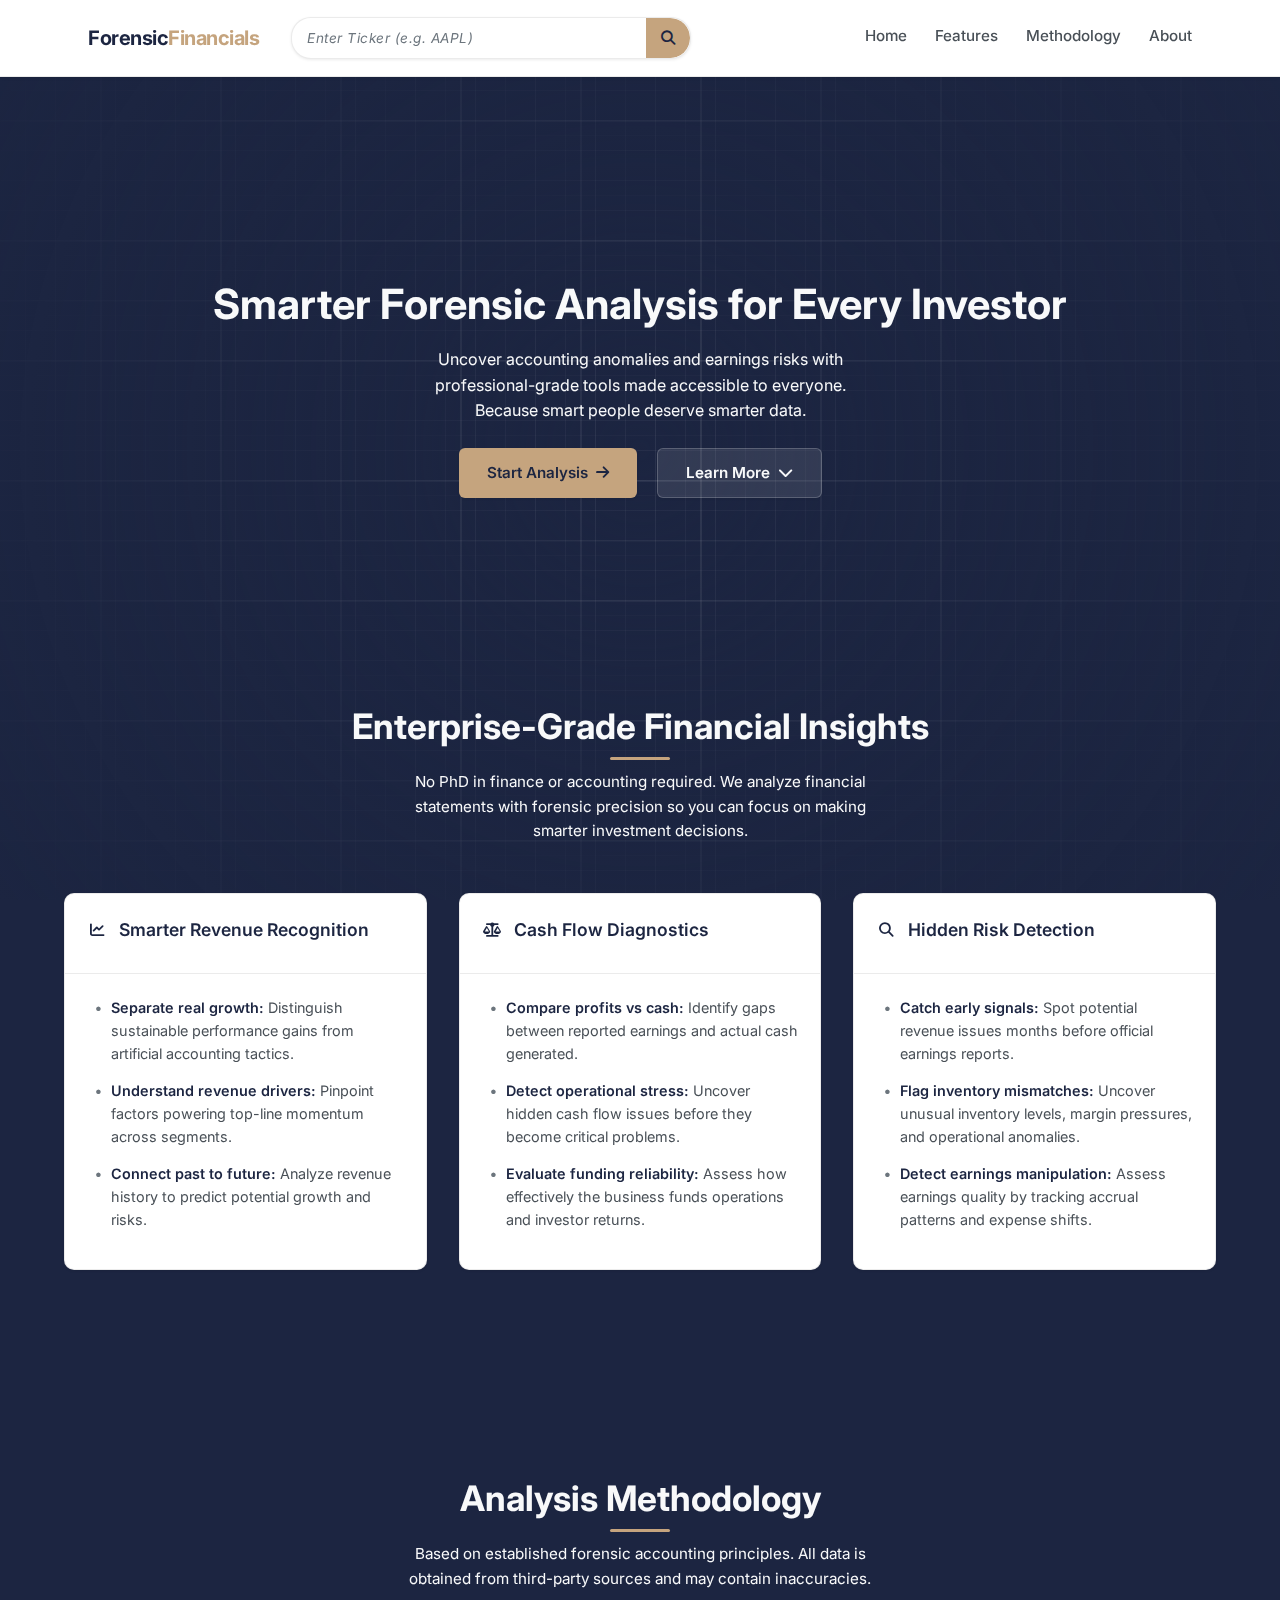
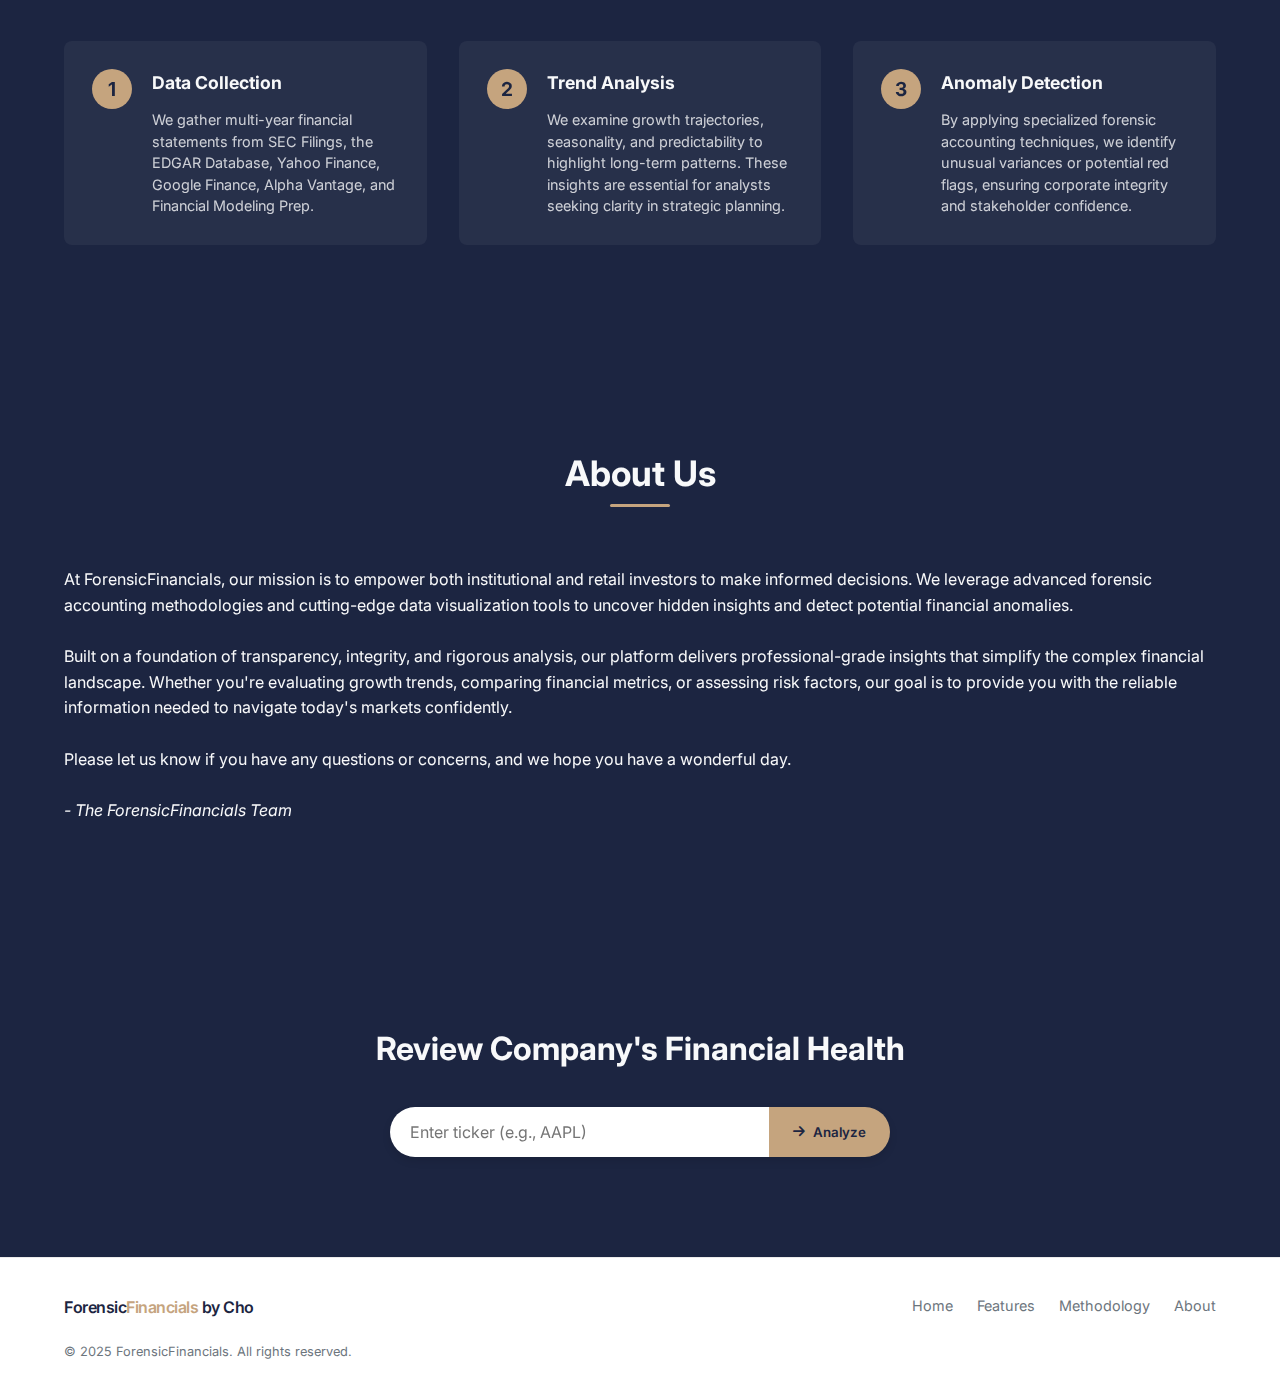
==== commit 459cadb5: "Update index.html" ====
--- a/index.html
+++ b/index.html
@@ -292,7 +292,6 @@
             <div class="container">
                 <div class="section-title">
                     <h2>About Us</h2>
-                    <p>Our mission and vision</p>
                 </div>
                 <div class="about-content">
                     <p>
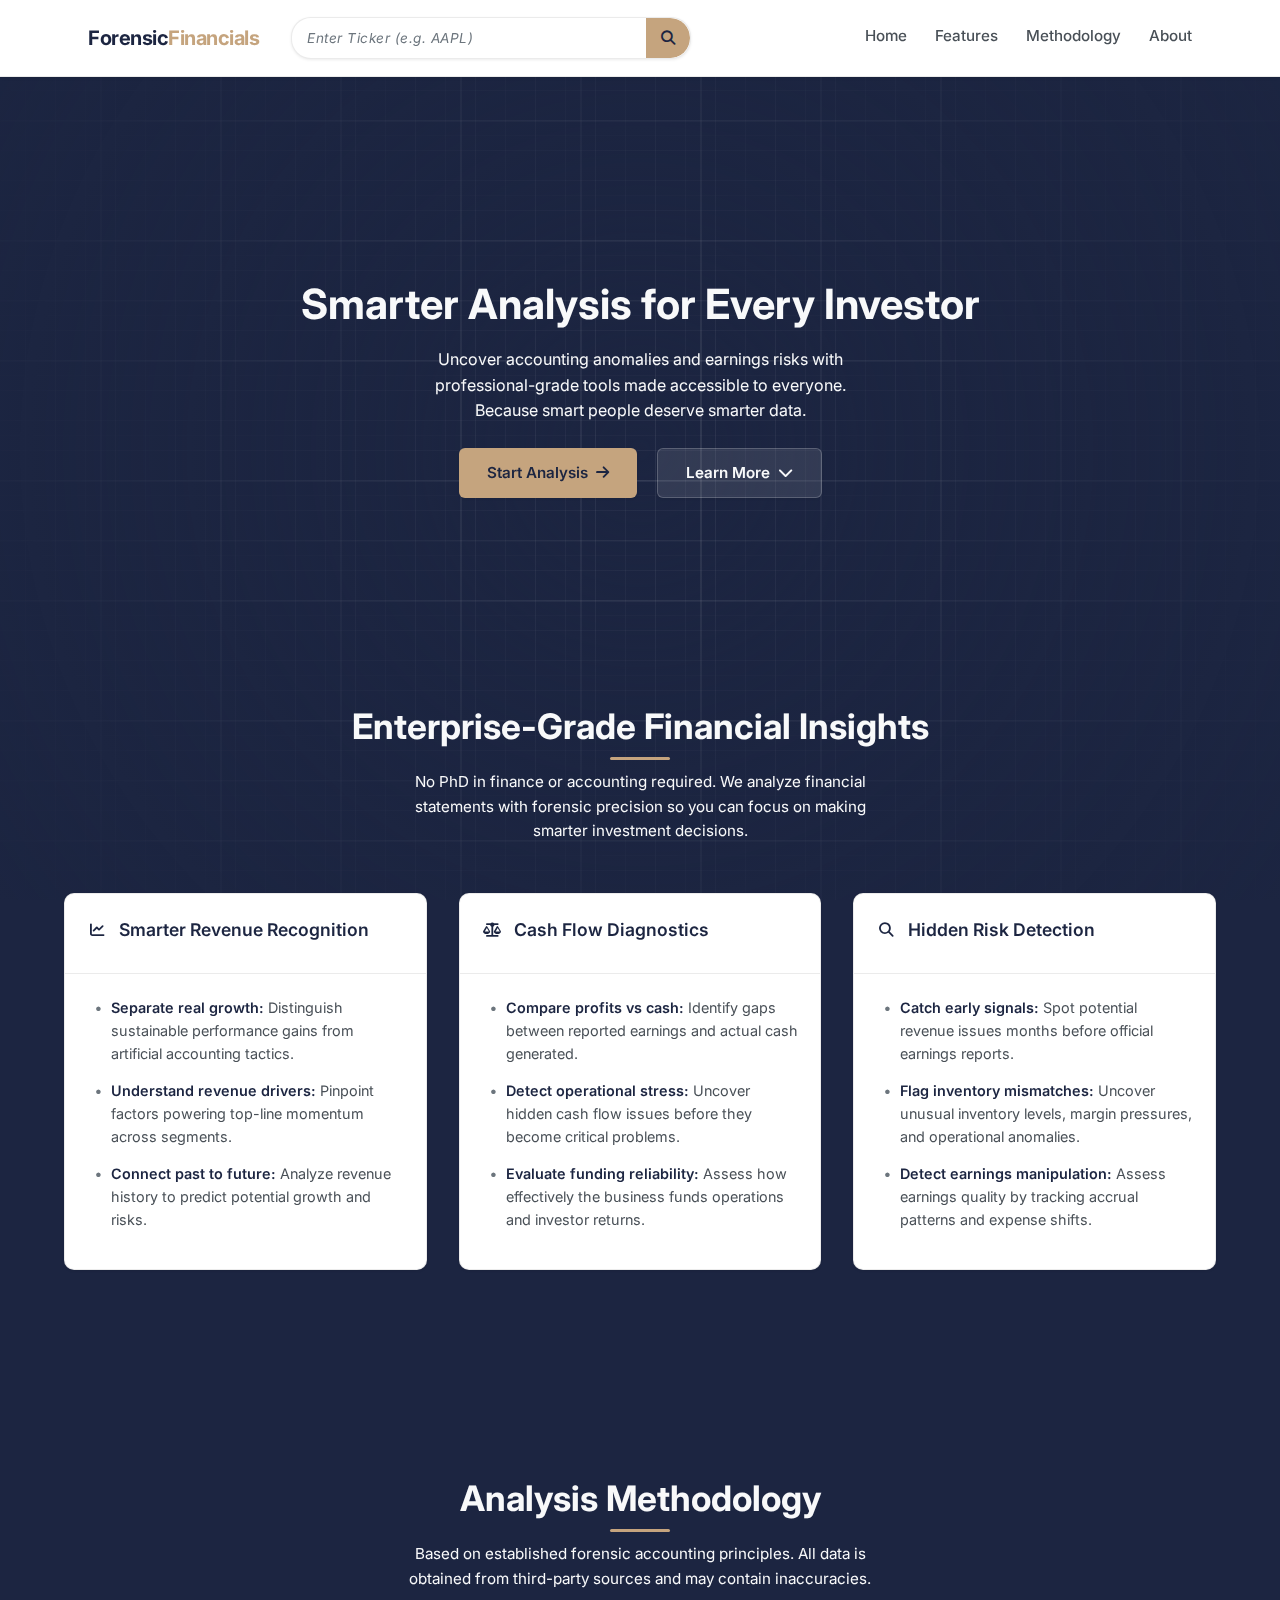
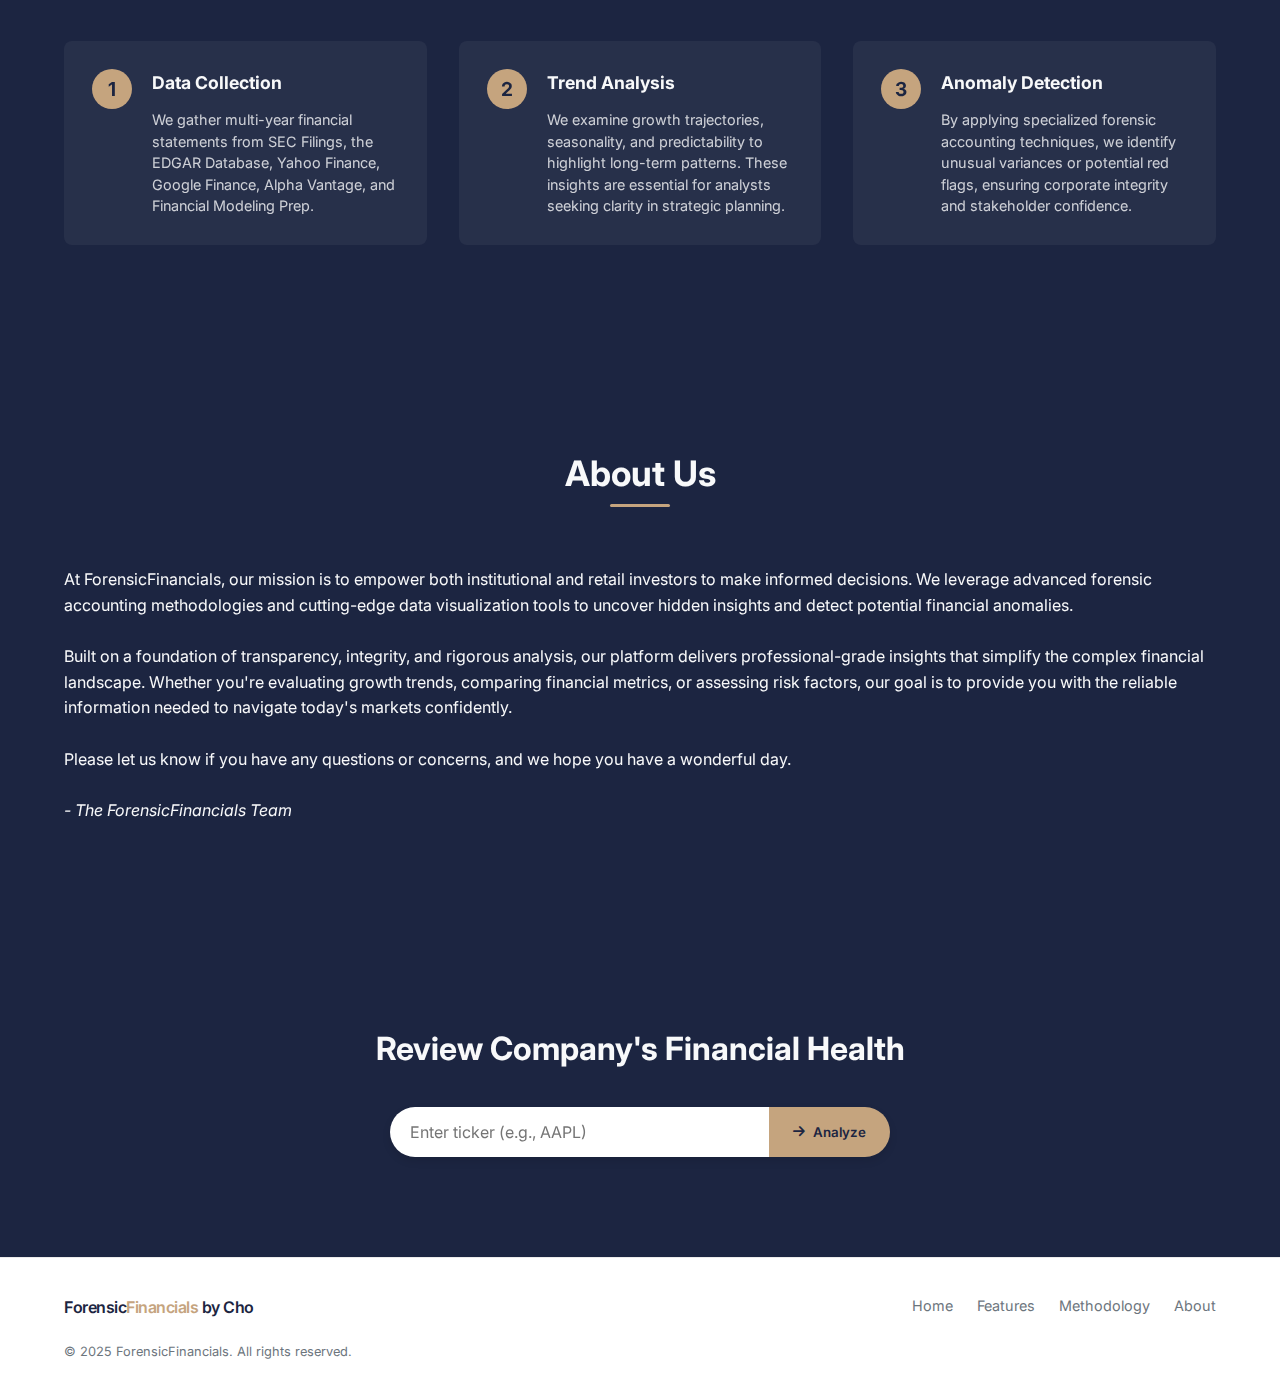
==== commit 1e1946fe: "Update index.html" ====
--- a/index.html
+++ b/index.html
@@ -153,7 +153,7 @@
         <!-- Hero Section -->
         <section class="hero" id="hero">
             <div class="container">
-                <h1>Smarter Forensic Analysis for Every Investor</h1>
+                <h1>Smarter Analysis for Every Investor</h1>
                 <p>Uncover accounting anomalies and earnings risks with professional-grade tools made accessible to everyone. Because smart people deserve smarter data.</p>
                 <div class="hero-cta">
                     <a href="search.html" class="cta-button">
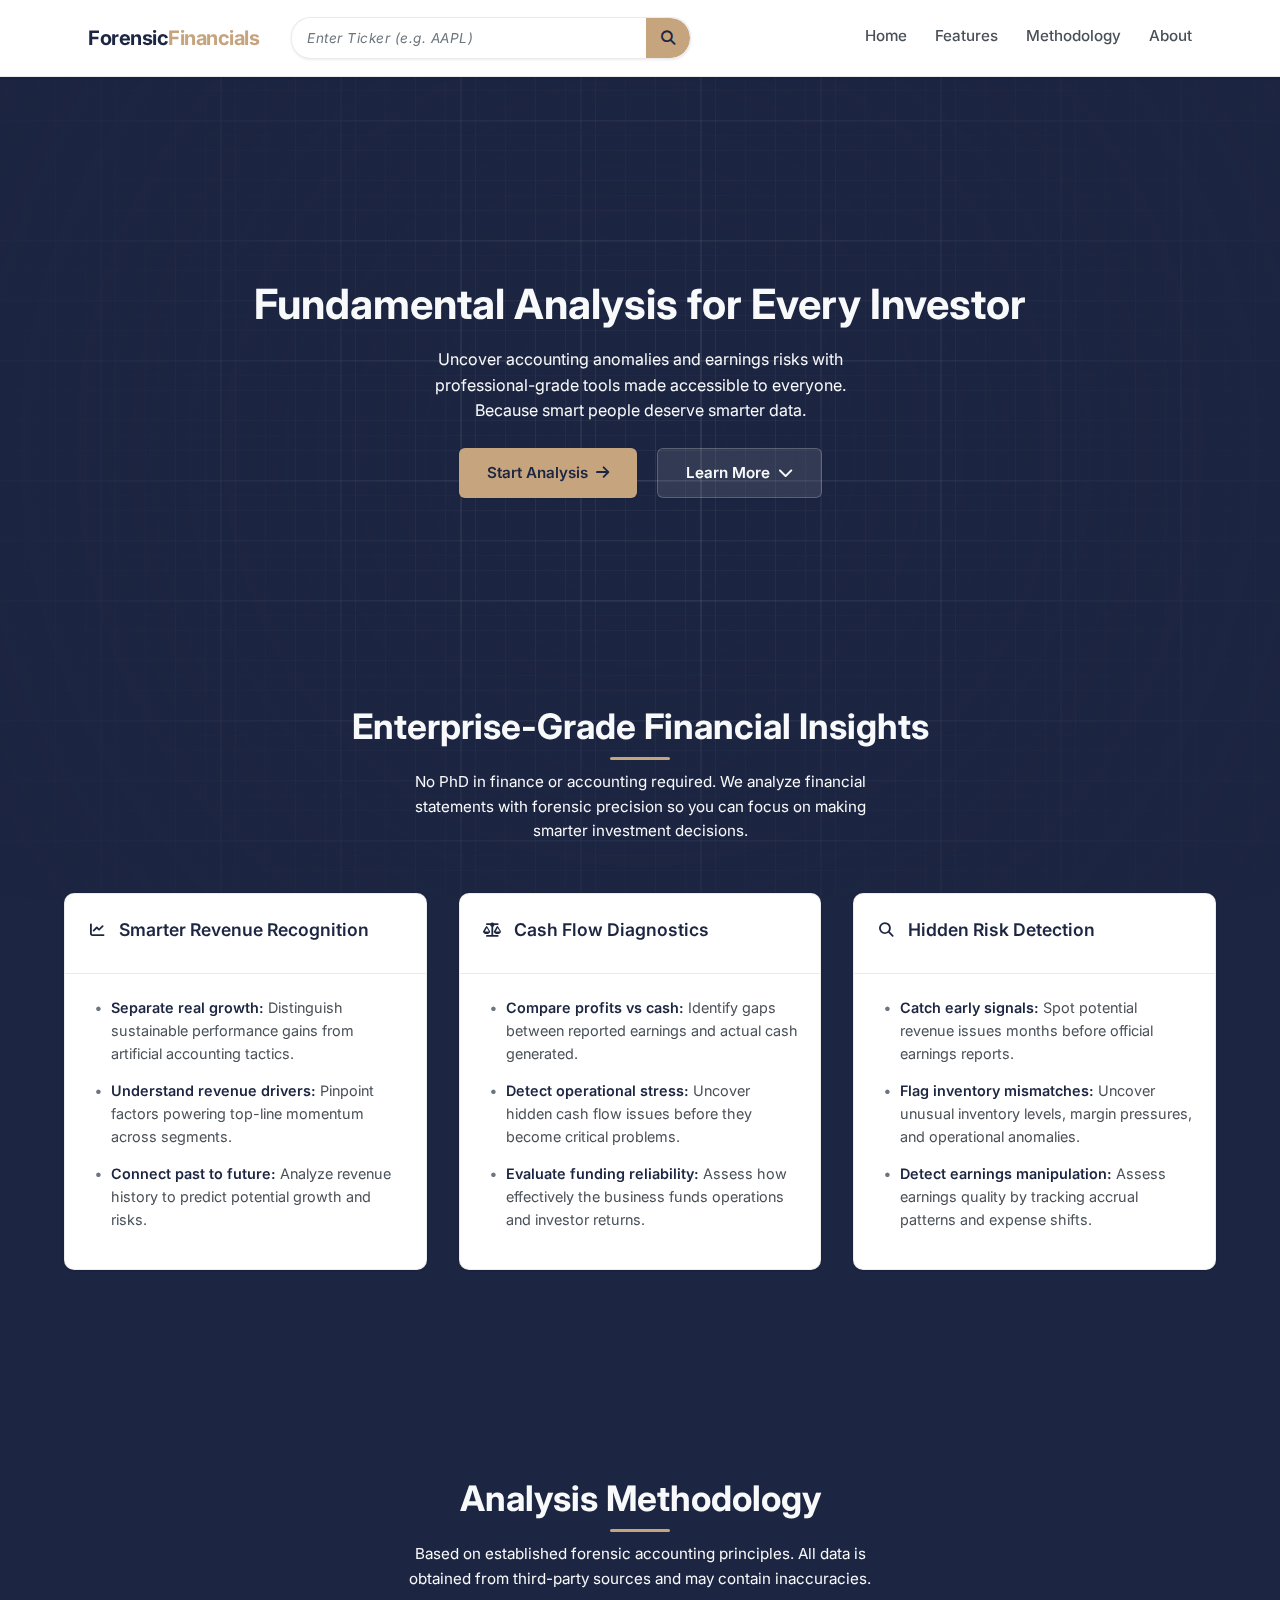
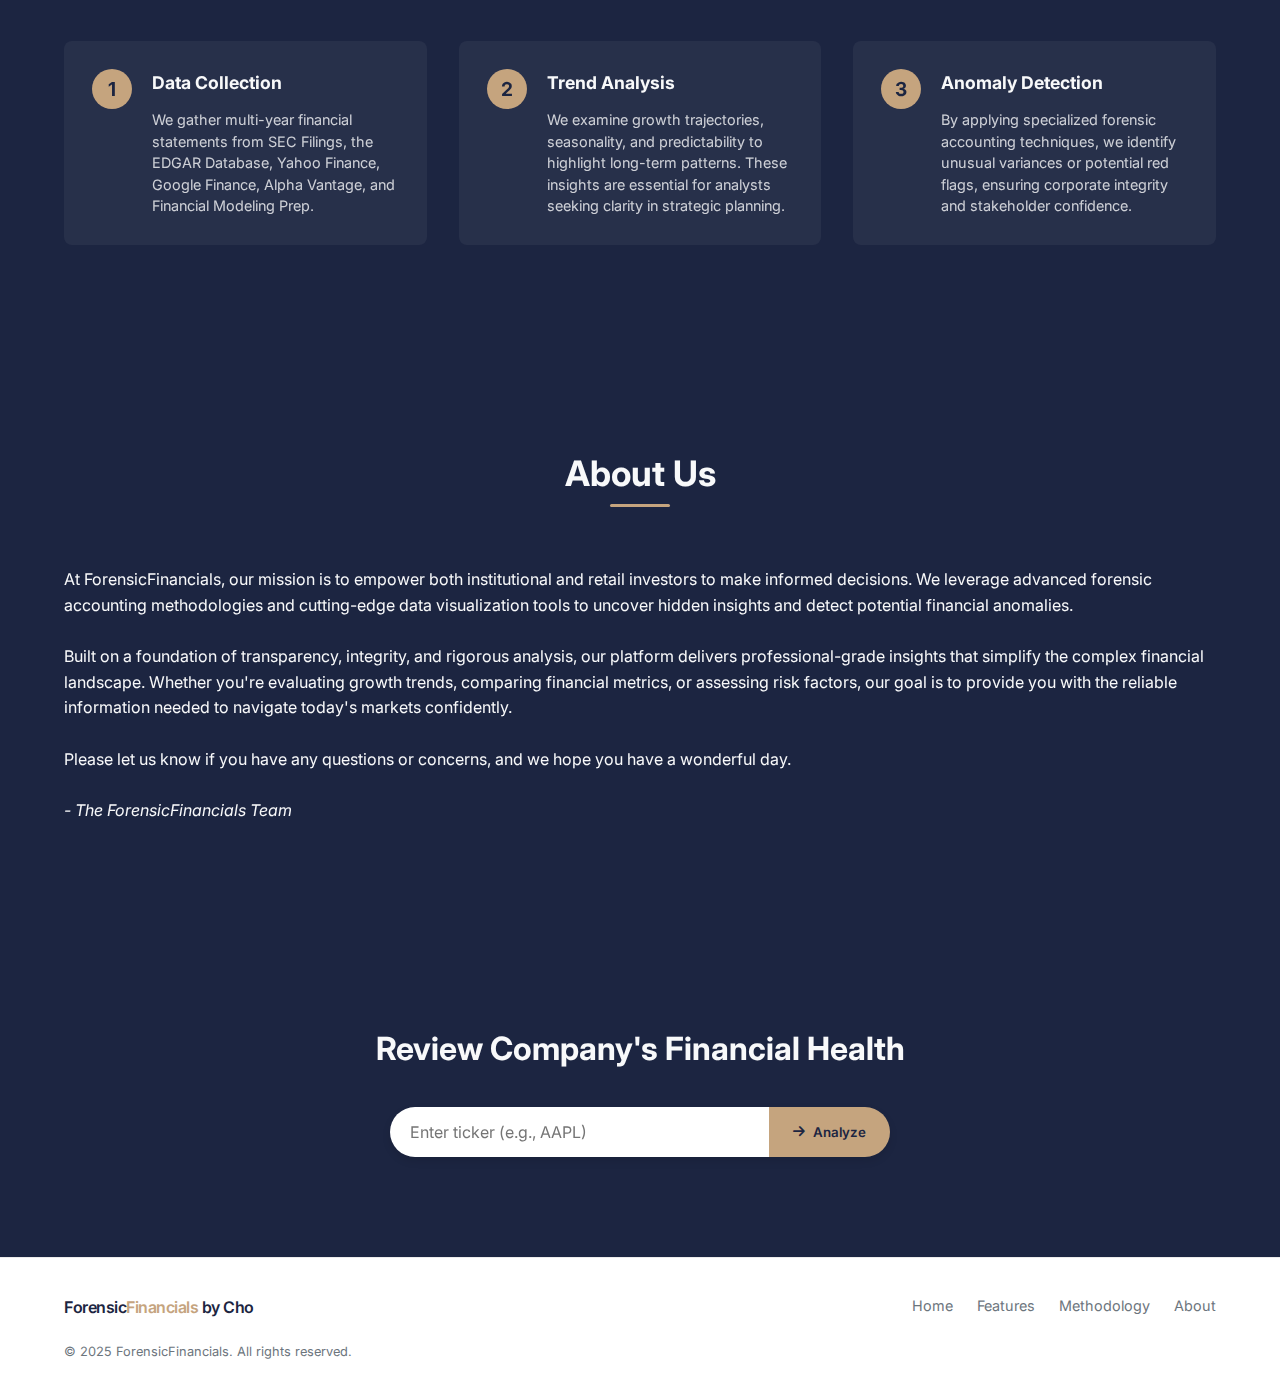
==== commit faf7c717: "Update index.html" ====
--- a/index.html
+++ b/index.html
@@ -153,7 +153,7 @@
         <!-- Hero Section -->
         <section class="hero" id="hero">
             <div class="container">
-                <h1>Smarter Analysis for Every Investor</h1>
+                <h1>Fundamental Analysis for Every Investor</h1>
                 <p>Uncover accounting anomalies and earnings risks with professional-grade tools made accessible to everyone. Because smart people deserve smarter data.</p>
                 <div class="hero-cta">
                     <a href="search.html" class="cta-button">
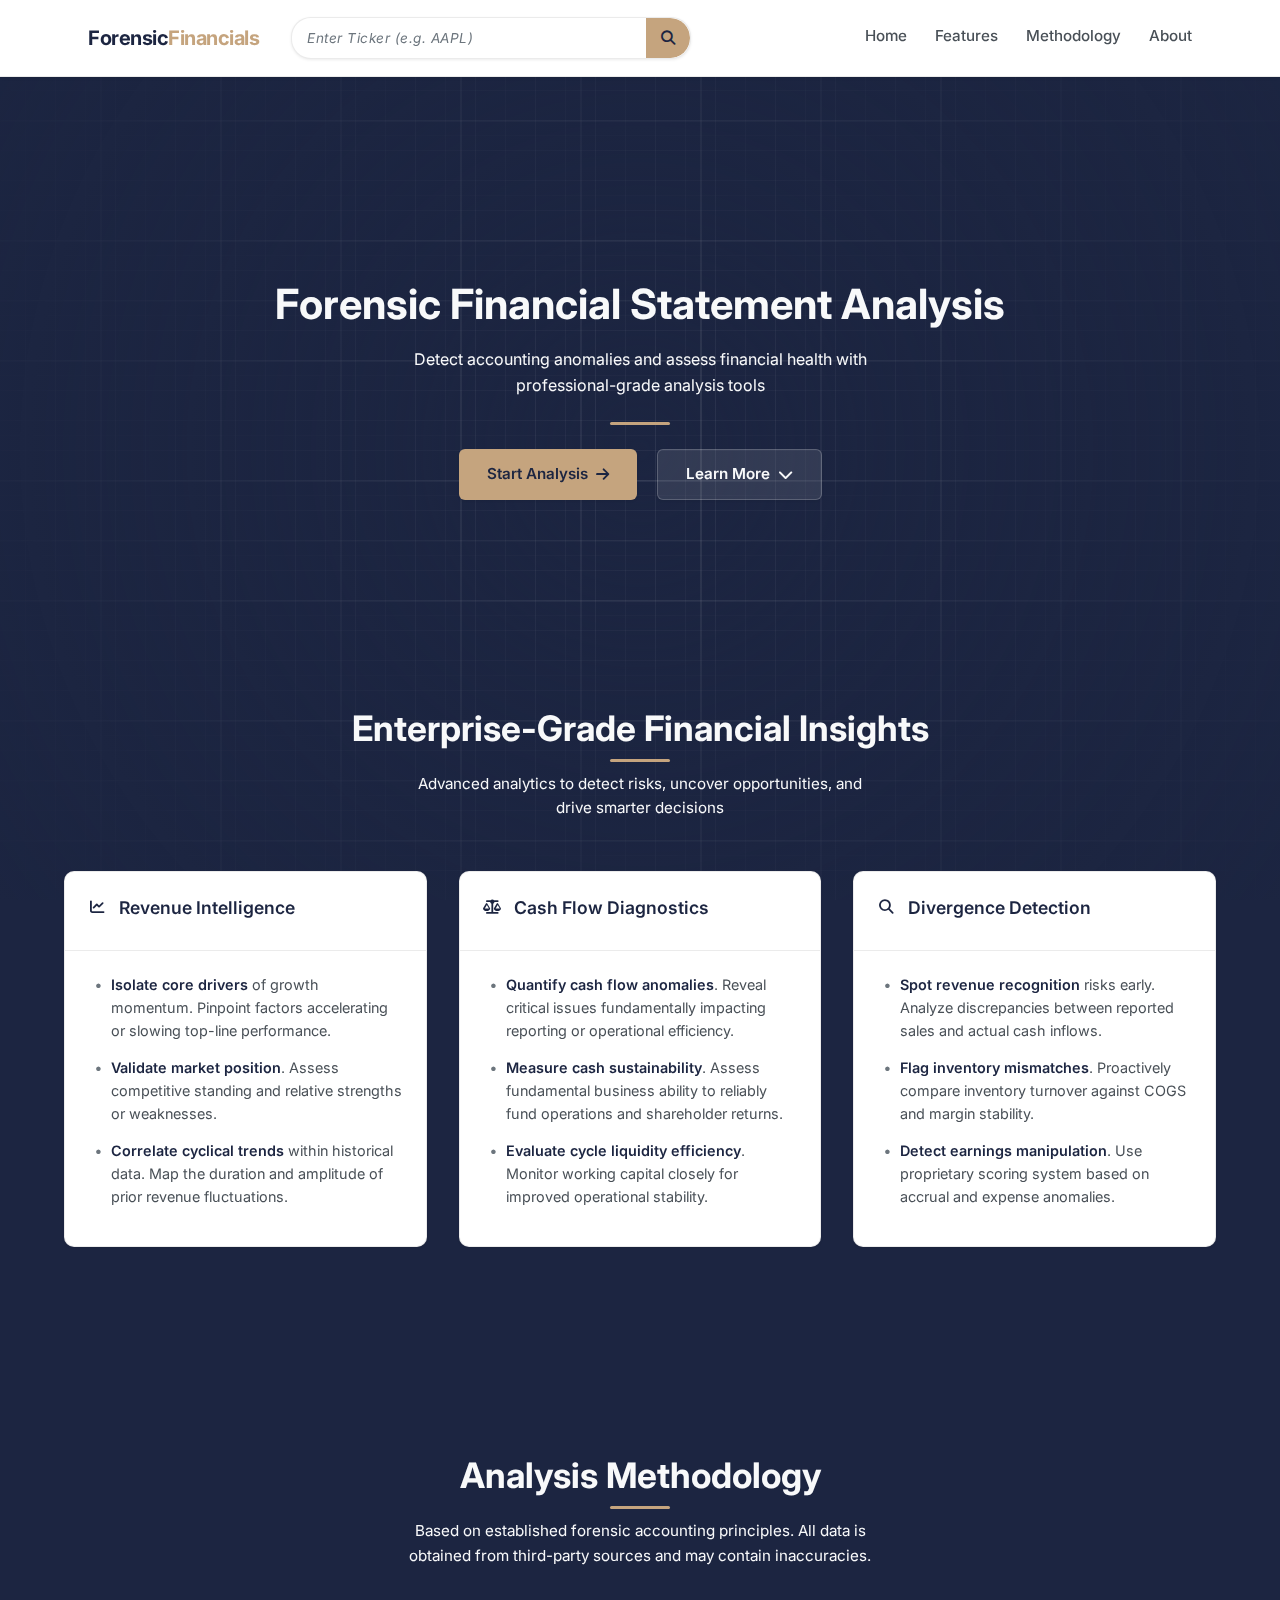
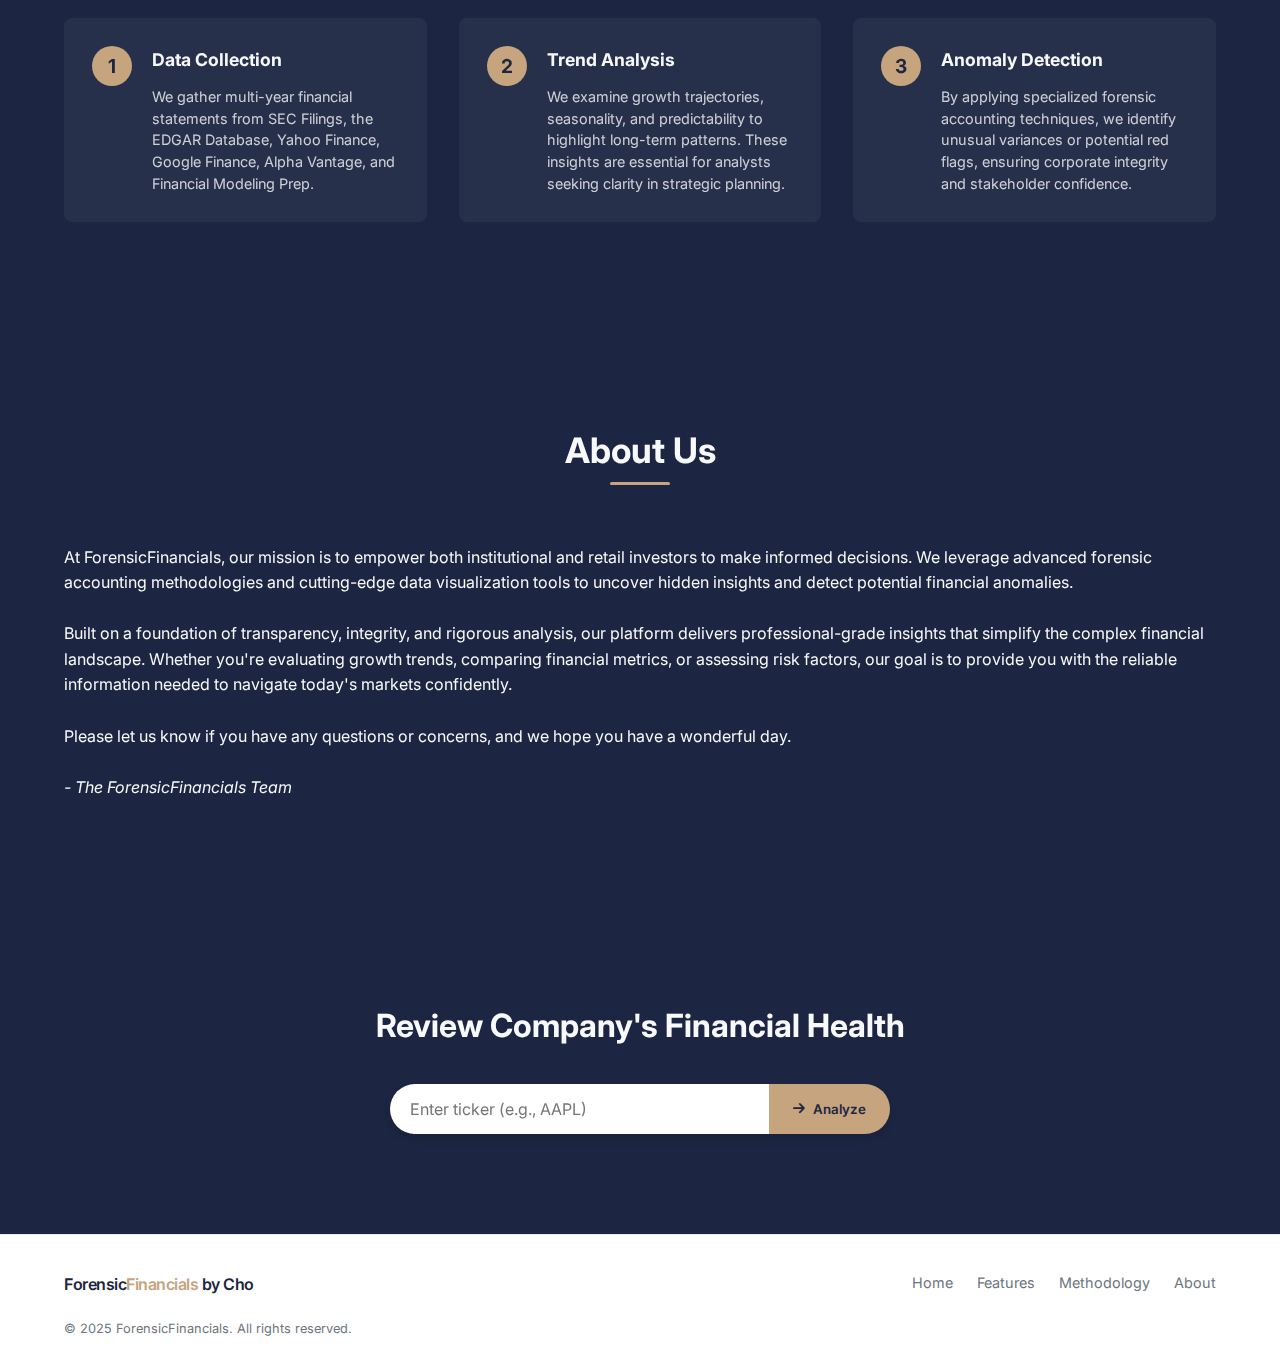
==== commit c3855300: "Add files via upload" ====
--- a/index.html
+++ b/index.html
@@ -153,8 +153,9 @@
         <!-- Hero Section -->
         <section class="hero" id="hero">
             <div class="container">
-                <h1>Fundamental Analysis for Every Investor</h1>
-                <p>Uncover accounting anomalies and earnings risks with professional-grade tools made accessible to everyone. Because smart people deserve smarter data.</p>
+                <h1>Forensic Financial Statement Analysis</h1>
+                <p>Detect accounting anomalies and assess financial health with professional-grade analysis tools</p>
+                <div class="hero-separator"></div>
                 <div class="hero-cta">
                     <a href="search.html" class="cta-button">
                         Start Analysis <i class="fas fa-arrow-right"></i>
@@ -171,24 +172,27 @@
             <div class="container">
                 <div class="section-title">
                     <h2>Enterprise-Grade Financial Insights</h2>
-                    <p>No PhD in finance or accounting required. We analyze financial statements with forensic precision so you can focus on making smarter investment decisions.</p>
+                    <p>Advanced analytics to detect risks, uncover opportunities, and drive smarter decisions</p>
                 </div>
                 <div class="cards">
                     <div class="card">
                         <div class="card-header">
-                            <h3><i class="fas fa-chart-line"></i> Smarter Revenue Recognition</h3>
+                            <h3><i class="fas fa-chart-line"></i> Revenue Intelligence</h3>
                         </div>
                         <div class="card-body">
                             <ul>
                                 <!-- Revised Points: Shortened -->
                                 <li>
-                                    <strong>Separate real growth:</strong> Distinguish sustainable performance gains from artificial accounting tactics.
-                                </li>
-                                <li>
-                                    <strong>Understand revenue drivers:</strong> Pinpoint factors powering top-line momentum across segments.
-                                </li>
-                                <li>
-                                    <strong>Connect past to future:</strong> Analyze revenue history to predict potential growth and risks.
+                                    <strong>Isolate core drivers</strong> of growth momentum.
+                                    Pinpoint factors accelerating or slowing top-line performance.
+                                </li>
+                                <li>
+                                    <strong>Validate market position</strong>.
+                                    Assess competitive standing and relative strengths or weaknesses.
+                                </li>
+                                <li>
+                                    <strong>Correlate cyclical trends</strong> within historical data.
+                                    Map the duration and amplitude of prior revenue fluctuations.
                                 </li>
                             </ul>
                         </div>
@@ -202,13 +206,16 @@
                             <ul>
                                 <!-- Revised Points: Shortened -->
                                 <li>
-                                    <strong>Compare profits vs cash:</strong> Identify gaps between reported earnings and actual cash generated.
-                                </li>
-                                <li>
-                                    <strong>Detect operational stress:</strong> Uncover hidden cash flow issues before they become critical problems.
-                                </li>
-                                <li>
-                                    <strong>Evaluate funding reliability:</strong> Assess how effectively the business funds operations and investor returns.
+                                    <strong>Quantify cash flow anomalies</strong>.
+                                    Reveal critical issues fundamentally impacting reporting or operational efficiency.
+                                </li>
+                                <li>
+                                    <strong>Measure cash sustainability</strong>.
+                                    Assess fundamental business ability to reliably fund operations and shareholder returns.
+                                </li>
+                                <li>
+                                    <strong>Evaluate cycle liquidity efficiency</strong>.
+                                    Monitor working capital closely for improved operational stability.
                                 </li>
                             </ul>
                         </div>
@@ -216,19 +223,22 @@
 
                     <div class="card">
                         <div class="card-header">
-                            <h3><i class="fas fa-search"></i> Hidden Risk Detection</h3>
+                            <h3><i class="fas fa-search"></i> Divergence Detection</h3>
                         </div>
                         <div class="card-body">
                             <ul>
                                 <!-- Revised Points: Shortened -->
                                 <li>
-                                    <strong>Catch early signals:</strong> Spot potential revenue issues months before official earnings reports.
-                                </li>
-                                <li>
-                                    <strong>Flag inventory mismatches:</strong> Uncover unusual inventory levels, margin pressures, and operational anomalies.
-                                </li>
-                                <li>
-                                    <strong>Detect earnings manipulation:</strong> Assess earnings quality by tracking accrual patterns and expense shifts.
+                                    <strong>Spot revenue recognition</strong> risks early.
+                                    Analyze discrepancies between reported sales and actual cash inflows.
+                                </li>
+                                <li>
+                                    <strong>Flag inventory mismatches</strong>.
+                                    Proactively compare inventory turnover against COGS and margin stability.
+                                </li>
+                                <li>
+                                    <strong>Detect earnings manipulation</strong>.
+                                    Use proprietary scoring system based on accrual and expense anomalies.
                                 </li>
                             </ul>
                         </div>
@@ -358,4 +368,4 @@
     <script src="script.js"></script>
     <script src="search-toggle.js"></script>
 </body>
-</html>
+</html>--- a/style.css
+++ b/style.css
@@ -777,103 +777,114 @@
   height: 100% !important;
 }
 
-/* --- REMOVED Old Table Styles --- */
-/* .insight-list { ... } */
-/* table { ... } */
-/* th, td { ... } */
-/* th { ... } */
-/* tr:nth-child(even) { ... } */
-/* tr:hover { ... } */
-
-/* --- REMOVED Old Mobile Table Styles --- */
-/* @media screen and (max-width: 767px) { ... } */
-
-
-/* --- START: NEW Key Metrics Styles --- */
-.key-metrics-grid {
-  display: grid;
-  grid-template-columns: repeat(auto-fit, minmax(250px, 1fr)); /* Responsive grid */
-  gap: 24px; /* Spacing between metric cards */
-  margin-top: 20px;
-}
-
-.metric-card {
+.insight-list {
   background-color: var(--card-bg);
-  border-radius: 8px;
-  padding: 20px;
+  border-radius: 10px;
+  padding: 24px; /* Increased padding for more space */
   box-shadow: var(--shadow-sm);
   border: 1px solid var(--border-color);
   transition: var(--transition);
-  display: flex;
-  flex-direction: column;
-  text-align: left;
-}
-
-.metric-card:hover {
-  transform: translateY(-4px);
+  width: 100%;
+  overflow-x: auto;
+  -webkit-overflow-scrolling: touch;
+}
+
+.insight-list:hover {
   box-shadow: var(--shadow-md);
 }
 
-.metric-card-header {
-  display: flex;
-  align-items: center;
-  gap: 12px;
-  margin-bottom: 12px;
-  border-bottom: 1px solid var(--border-color);
-  padding-bottom: 12px;
-}
-
-.metric-card-header i {
-  font-size: 1.1rem;
-  color: var(--primary);
-  width: 20px; /* Fixed width for alignment */
+table {
+  width: 100%;
+  border-collapse: collapse;
+  margin: 0;
+  font-size: 0.9rem;
+  border-radius: 6px;
+  overflow: hidden;
+  min-width: 600px;
+}
+
+th,
+td {
+  padding: 16px; /* Increased padding for more space */
   text-align: center;
-}
-/* Add specific colors for positive/negative/neutral icons if desired */
-.metric-card-header i.positive { color: var(--success); }
-.metric-card-header i.negative { color: var(--danger); }
-.metric-card-header i.neutral { color: var(--warning); }
-
-
-.metric-card-header h4 {
-  font-size: 0.95rem;
+  border: 1px solid var(--border-color);
+  color: var(--dark);
+}
+
+th {
+  background-color: var(--secondary);
+  color: var(--light);
   font-weight: 600;
-  color: var(--dark);
-  margin: 0;
-  flex-grow: 1; /* Allow title to take available space */
-}
-
-.metric-card-body {
-  display: flex;
-  flex-direction: column;
-  align-items: flex-start; /* Align items to the start */
-  flex-grow: 1; /* Allow body to fill space */
-}
-
-.metric-value {
-  font-size: 1.4rem;
-  font-weight: 700;
-  color: var(--dark);
-  margin-bottom: 4px;
-  line-height: 1.2;
-}
-
-.metric-trend {
-  font-size: 0.85rem;
-  color: var(--muted);
-  font-style: italic;
-}
-
-@media (max-width: 576px) {
-  .key-metrics-grid {
-    grid-template-columns: 1fr; /* Stack metrics on very small screens */
-  }
-  .metric-value {
-    font-size: 1.2rem;
-  }
-}
-/* --- END: NEW Key Metrics Styles --- */
-
+}
+
+tr:nth-child(even) {
+  background-color: rgba(0, 0, 0, 0.02);
+}
+
+tr:hover {
+  background-color: rgba(0, 0, 0, 0.03);
+}
+
+/* --- START REFACTORED MOBILE TABLE STYLES --- */
+@media screen and (max-width: 767px) {
+  table {
+    border: 0;
+    min-width: auto;
+  }
+
+  table thead {
+    display: none; /* Hide table header on mobile */
+  }
+
+  table tr {
+    display: block;
+    margin-bottom: 1.2em; /* Space between cards */
+    border: 1px solid var(--border-color);
+    border-radius: 8px; /* Card corner rounding */
+    box-shadow: var(--shadow-sm);
+    background-color: var(--card-bg);
+    overflow: hidden; /* Clip content to rounded corners */
+    padding: 16px; /* Padding inside the card */
+  }
+
+  table td {
+    display: grid; /* Use Grid for label-value layout */
+    grid-template-columns: auto 1fr; /* Label width auto, value takes rest */
+    gap: 10px; /* Space between label and value */
+    align-items: center; /* Vertically align label and value */
+    padding: 10px 0; /* Vertical padding within the row */
+    border: none; /* Remove individual cell borders */
+    border-bottom: 1px solid rgba(0, 0, 0, 0.05); /* Separator line */
+    min-height: 44px; /* Ensure good tap target */
+    font-size: 0.9rem; /* Adjust value font size if needed */
+    color: var(--text); /* Value color */
+    text-align: right; /* Align value text to the right */
+    line-height: 1.5; /* Improve readability */
+  }
+
+  table tr td:last-child {
+    border-bottom: 0; /* Remove separator from last row in card */
+  }
+
+  table td::before {
+    content: attr(data-label); /* Get label text from data-label */
+    font-weight: 600; /* Make label bold */
+    color: var(--dark); /* Label color */
+    text-transform: uppercase; /* Uppercase labels */
+    font-size: 0.8em; /* Smaller font size for label */
+    text-align: left; /* Align label text left */
+    /* Remove old float/width styles */
+    float: none;
+    width: auto;
+    padding-right: 0;
+    white-space: normal; /* Allow label text to wrap */
+    line-height: 1.5; /* Match td line-height */
+  }
+
+  /* Remove old clearfix if present */
+  /* table td::after { content: ""; display: table; clear: both; } */
+}
+/* --- END REFACTORED MOBILE TABLE STYLES --- */
 
 .conclusion {
   text-align: center;
@@ -1211,10 +1222,6 @@
   .InputContainer {
     max-width: 400px;
   }
-
-  .key-metrics-grid {
-      grid-template-columns: repeat(3, 1fr); /* Ensure 3 columns on larger screens */
-  }
 }
 
 @media (max-width: 480px) {
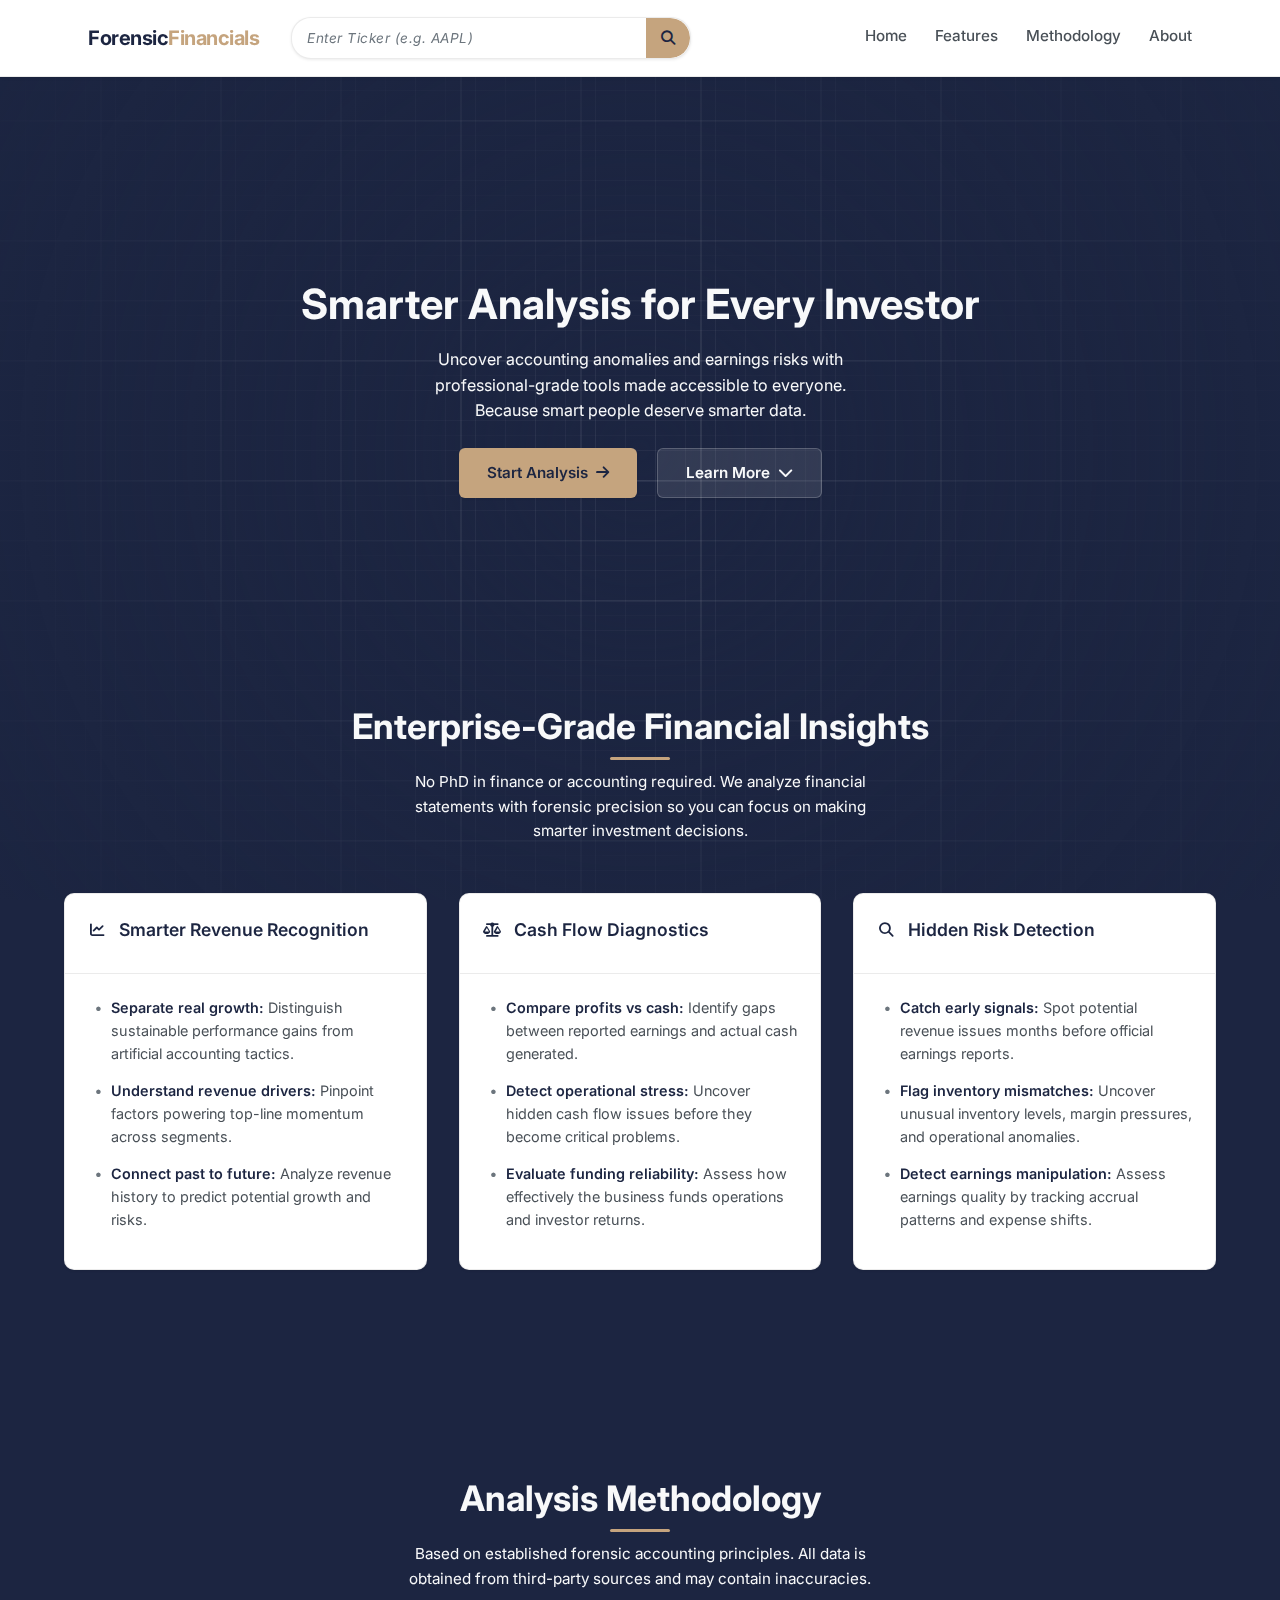
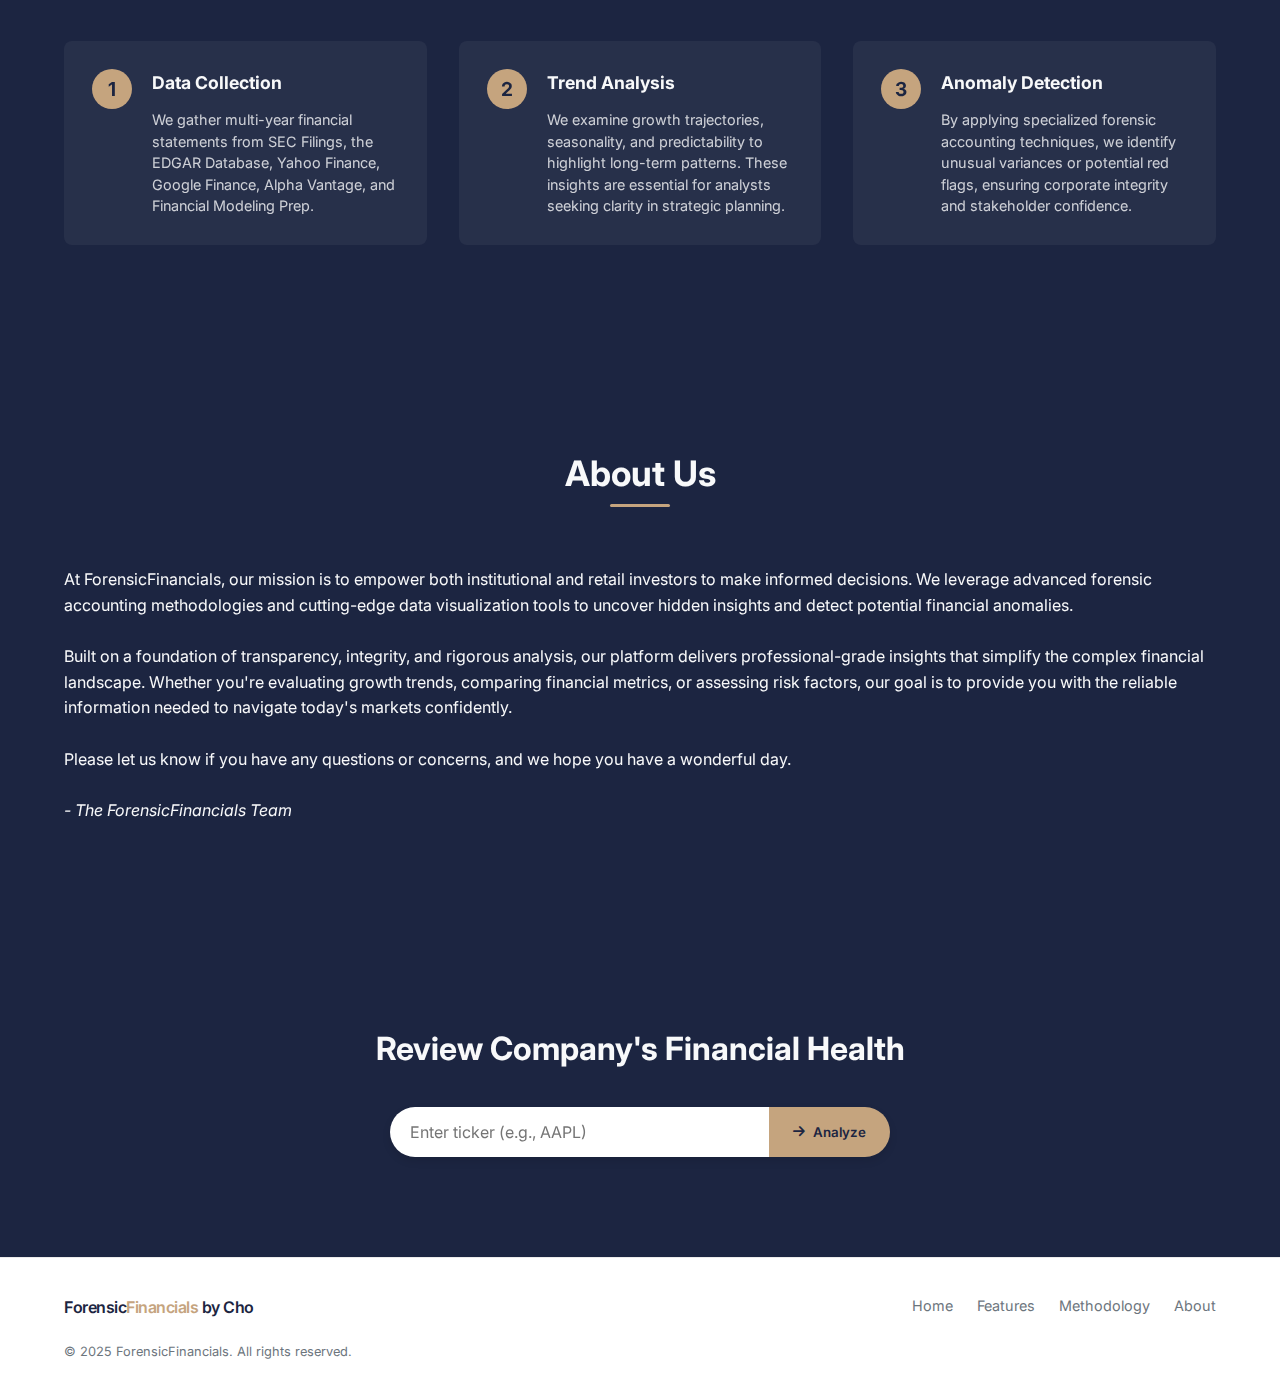
==== commit ad1c63f8: "Add files via upload" ====
--- a/index.html
+++ b/index.html
@@ -153,9 +153,8 @@
         <!-- Hero Section -->
         <section class="hero" id="hero">
             <div class="container">
-                <h1>Forensic Financial Statement Analysis</h1>
-                <p>Detect accounting anomalies and assess financial health with professional-grade analysis tools</p>
-                <div class="hero-separator"></div>
+                <h1>Smarter Analysis for Every Investor</h1>
+                <p>Uncover accounting anomalies and earnings risks with professional-grade tools made accessible to everyone. Because smart people deserve smarter data.</p>
                 <div class="hero-cta">
                     <a href="search.html" class="cta-button">
                         Start Analysis <i class="fas fa-arrow-right"></i>
@@ -172,27 +171,24 @@
             <div class="container">
                 <div class="section-title">
                     <h2>Enterprise-Grade Financial Insights</h2>
-                    <p>Advanced analytics to detect risks, uncover opportunities, and drive smarter decisions</p>
+                    <p>No PhD in finance or accounting required. We analyze financial statements with forensic precision so you can focus on making smarter investment decisions.</p>
                 </div>
                 <div class="cards">
                     <div class="card">
                         <div class="card-header">
-                            <h3><i class="fas fa-chart-line"></i> Revenue Intelligence</h3>
+                            <h3><i class="fas fa-chart-line"></i> Smarter Revenue Recognition</h3>
                         </div>
                         <div class="card-body">
                             <ul>
                                 <!-- Revised Points: Shortened -->
                                 <li>
-                                    <strong>Isolate core drivers</strong> of growth momentum.
-                                    Pinpoint factors accelerating or slowing top-line performance.
-                                </li>
-                                <li>
-                                    <strong>Validate market position</strong>.
-                                    Assess competitive standing and relative strengths or weaknesses.
-                                </li>
-                                <li>
-                                    <strong>Correlate cyclical trends</strong> within historical data.
-                                    Map the duration and amplitude of prior revenue fluctuations.
+                                    <strong>Separate real growth:</strong> Distinguish sustainable performance gains from artificial accounting tactics.
+                                </li>
+                                <li>
+                                    <strong>Understand revenue drivers:</strong> Pinpoint factors powering top-line momentum across segments.
+                                </li>
+                                <li>
+                                    <strong>Connect past to future:</strong> Analyze revenue history to predict potential growth and risks.
                                 </li>
                             </ul>
                         </div>
@@ -206,16 +202,13 @@
                             <ul>
                                 <!-- Revised Points: Shortened -->
                                 <li>
-                                    <strong>Quantify cash flow anomalies</strong>.
-                                    Reveal critical issues fundamentally impacting reporting or operational efficiency.
-                                </li>
-                                <li>
-                                    <strong>Measure cash sustainability</strong>.
-                                    Assess fundamental business ability to reliably fund operations and shareholder returns.
-                                </li>
-                                <li>
-                                    <strong>Evaluate cycle liquidity efficiency</strong>.
-                                    Monitor working capital closely for improved operational stability.
+                                    <strong>Compare profits vs cash:</strong> Identify gaps between reported earnings and actual cash generated.
+                                </li>
+                                <li>
+                                    <strong>Detect operational stress:</strong> Uncover hidden cash flow issues before they become critical problems.
+                                </li>
+                                <li>
+                                    <strong>Evaluate funding reliability:</strong> Assess how effectively the business funds operations and investor returns.
                                 </li>
                             </ul>
                         </div>
@@ -223,22 +216,19 @@
 
                     <div class="card">
                         <div class="card-header">
-                            <h3><i class="fas fa-search"></i> Divergence Detection</h3>
+                            <h3><i class="fas fa-search"></i> Hidden Risk Detection</h3>
                         </div>
                         <div class="card-body">
                             <ul>
                                 <!-- Revised Points: Shortened -->
                                 <li>
-                                    <strong>Spot revenue recognition</strong> risks early.
-                                    Analyze discrepancies between reported sales and actual cash inflows.
-                                </li>
-                                <li>
-                                    <strong>Flag inventory mismatches</strong>.
-                                    Proactively compare inventory turnover against COGS and margin stability.
-                                </li>
-                                <li>
-                                    <strong>Detect earnings manipulation</strong>.
-                                    Use proprietary scoring system based on accrual and expense anomalies.
+                                    <strong>Catch early signals:</strong> Spot potential revenue issues months before official earnings reports.
+                                </li>
+                                <li>
+                                    <strong>Flag inventory mismatches:</strong> Uncover unusual inventory levels, margin pressures, and operational anomalies.
+                                </li>
+                                <li>
+                                    <strong>Detect earnings manipulation:</strong> Assess earnings quality by tracking accrual patterns and expense shifts.
                                 </li>
                             </ul>
                         </div>
